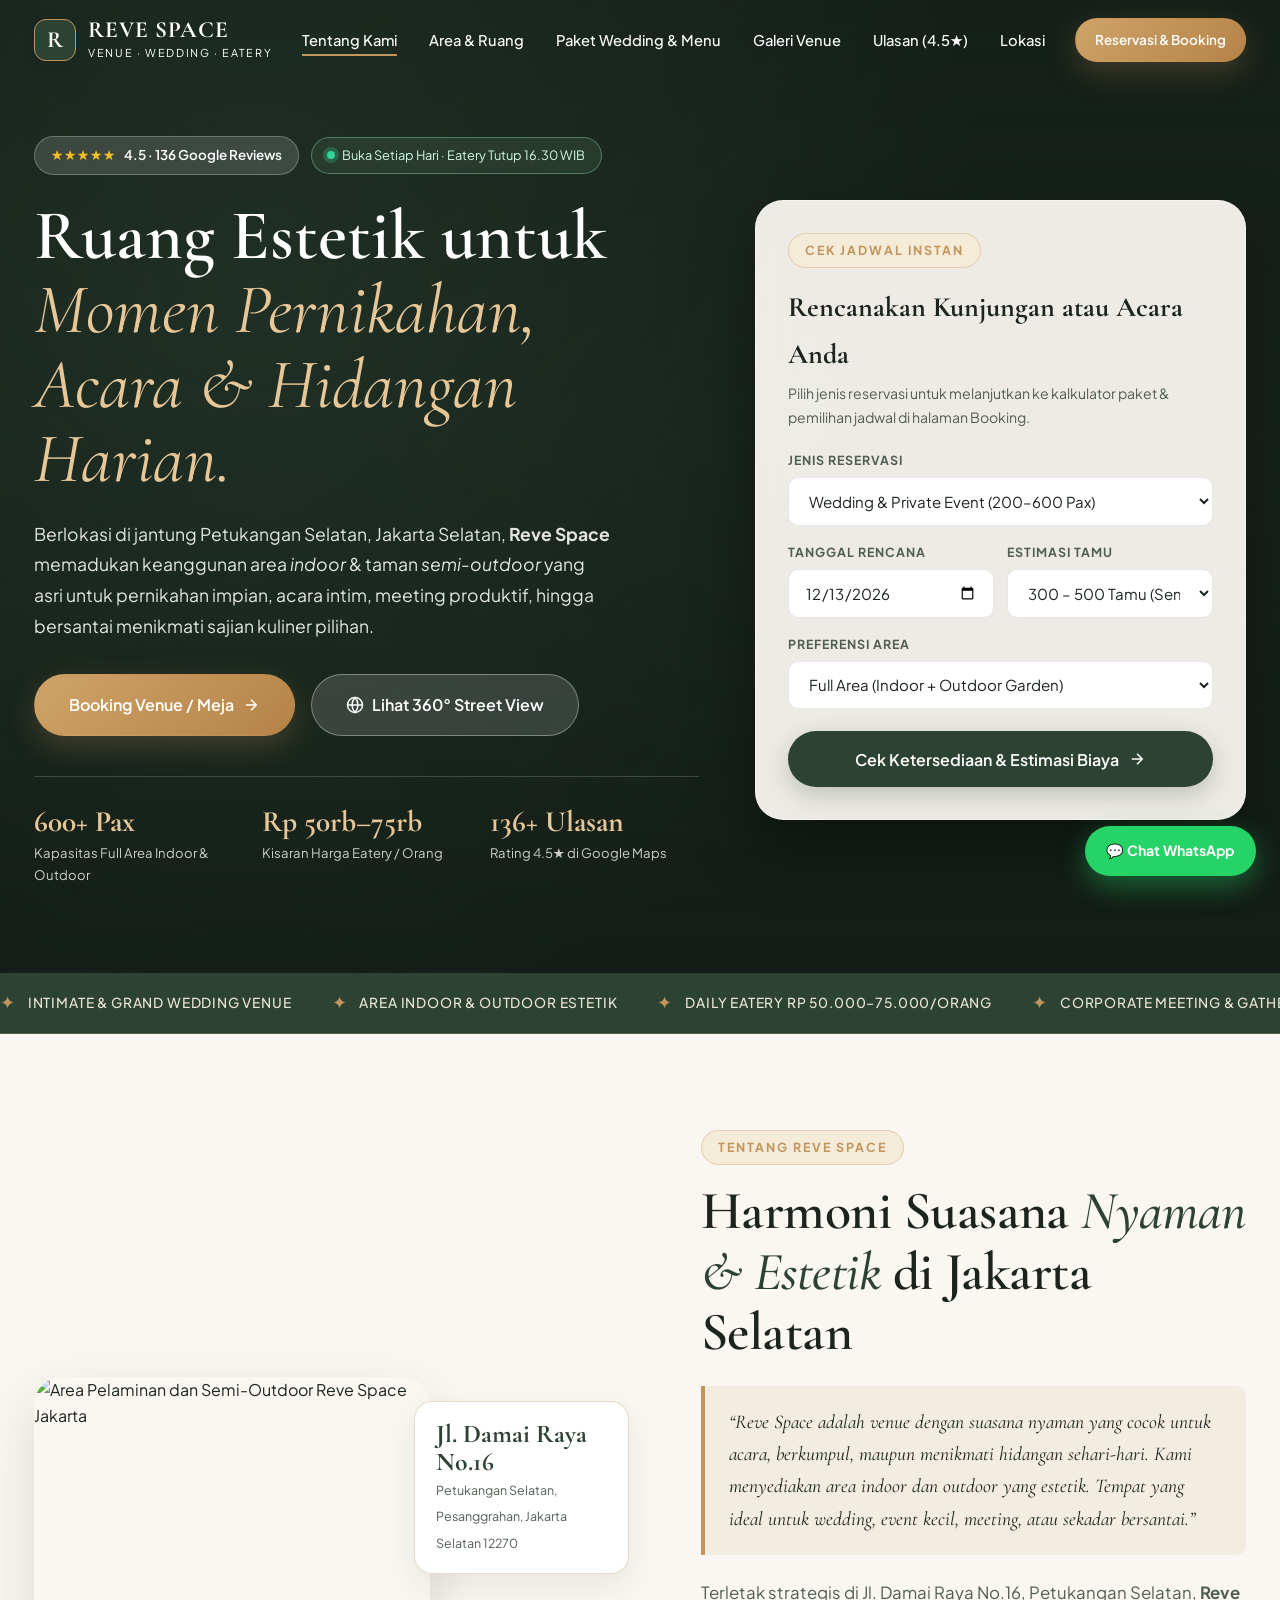
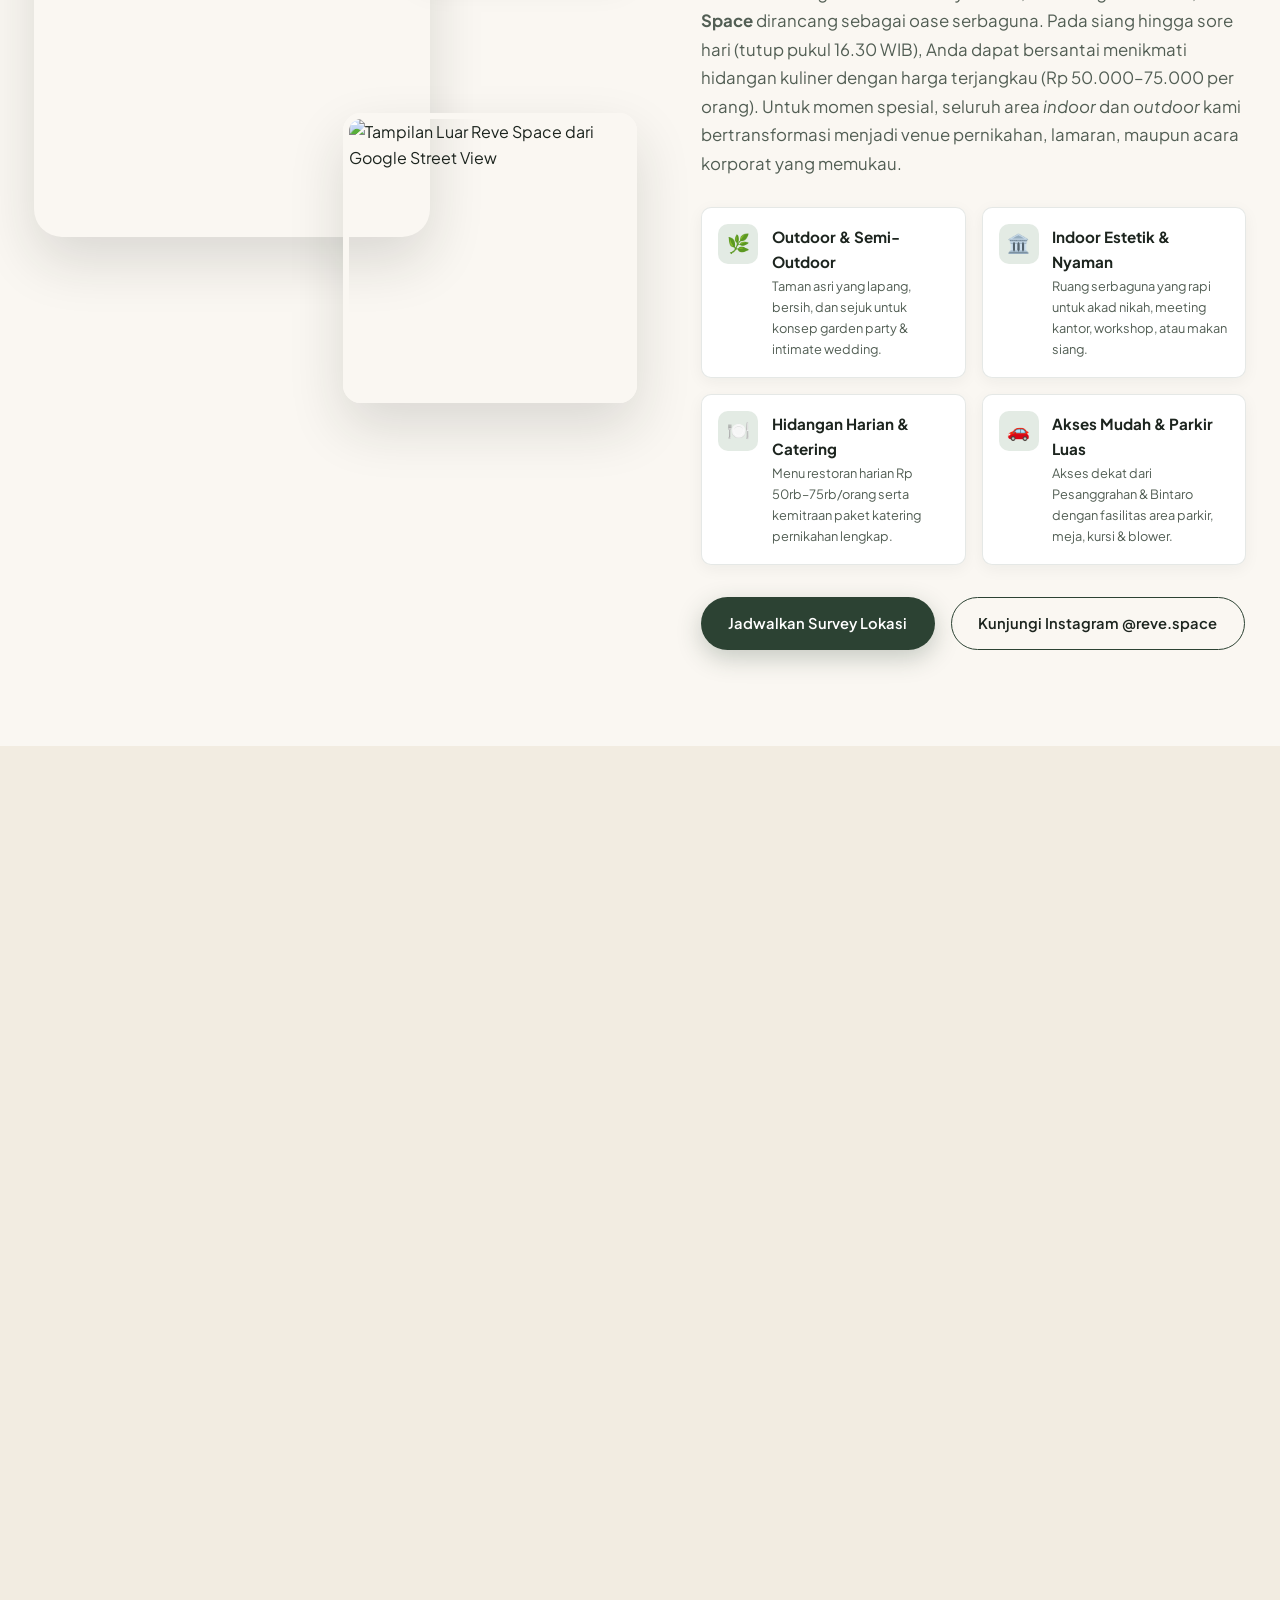
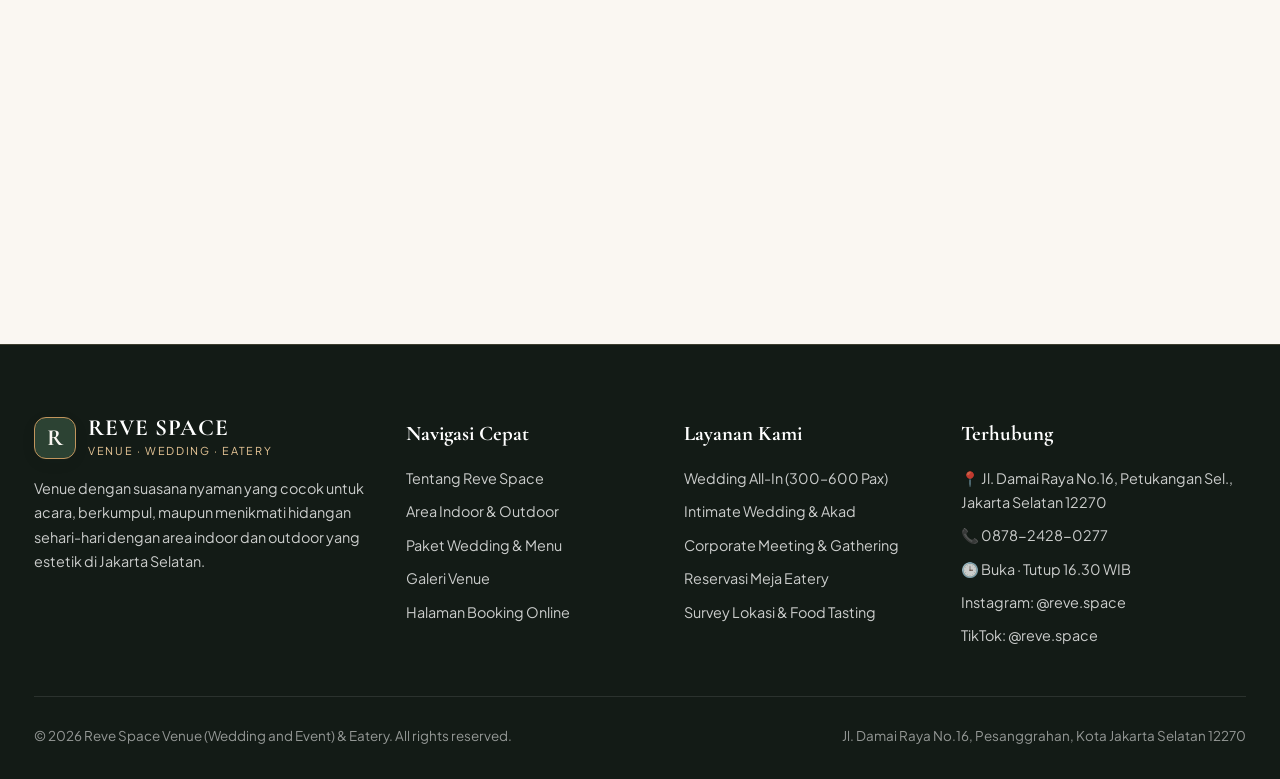
==== index.html @ b0d82846 "feat: add admin dashboard, booking system, and core assets for Reve Space venue" ====
<!DOCTYPE html>
<html lang="id">
<head>
  <meta charset="UTF-8" />
  <meta name="viewport" content="width=device-width, initial-scale=1.0" />
  <title>Reve Space — Venue (Wedding & Event) & Aesthetic Eatery | Jakarta Selatan</title>
  <meta name="description" content="Reve Space adalah venue dengan suasana nyaman di Petukangan Selatan, Jakarta Selatan yang cocok untuk wedding, event kecil, meeting, berkumpul, maupun menikmati hidangan sehari-hari dengan area indoor dan outdoor estetik." />

  <!-- Google Fonts: Cormorant Garamond (Editorial Serif) & Plus Jakarta Sans -->
  <link rel="preconnect" href="https://fonts.googleapis.com" />
  <link rel="preconnect" href="https://fonts.gstatic.com" crossorigin />
  <link href="https://fonts.googleapis.com/css2?family=Cormorant+Garamond:ital,wght@0,500;0,600;0,700;1,400;1,600&family=Plus+Jakarta+Sans:wght@400;500;600;700&display=swap" rel="stylesheet" />

  <link rel="stylesheet" href="styles.css" />
</head>
<body>
  <!-- Top Scroll Progress Indicator -->
  <div class="scroll-progress-bar" id="scrollProgressBar" aria-hidden="true"></div>

  <!-- Sticky Navigation Bar -->
  <header class="navbar hero-top" id="mainNavbar">
    <div class="container navbar-inner">
      <a href="index.html" class="brand-logo" aria-label="Reve Space Home">
        <div class="brand-mark">R</div>
        <div class="brand-text">
          <span class="brand-name">REVE SPACE</span>
          <span class="brand-tagline">Venue · Wedding · Eatery</span>
        </div>
      </a>

      <nav class="nav-links" id="navLinks" aria-label="Primary Navigation">
        <a href="#about" class="active">Tentang Kami</a>
        <a href="#spaces">Area &amp; Ruang</a>
        <a href="#packages">Paket Wedding &amp; Menu</a>
        <a href="#gallery">Galeri Venue</a>
        <a href="#reviews">Ulasan (4.5★)</a>
        <a href="#location">Lokasi</a>
      </nav>

      <div class="nav-actions">
        <a href="booking.html" class="btn btn-gold btn-sm">Reservasi &amp; Booking</a>
        <button class="mobile-menu-btn" id="mobileMenuBtn" aria-label="Toggle Menu" aria-expanded="false">
          <svg width="22" height="22" viewBox="0 0 24 24" fill="none" stroke="currentColor" stroke-width="2">
            <line x1="3" y1="6" x2="21" y2="6"></line>
            <line x1="3" y1="12" x2="21" y2="12"></line>
            <line x1="3" y1="18" x2="21" y2="18"></line>
          </svg>
        </button>
      </div>
    </div>
  </header>

  <!-- ========================================================================
       HERO SECTION WITH PARALLAX & QUICK AVAILABILITY CHECKER
       ======================================================================== -->
  <section class="hero" id="home">
    <div class="hero-bg-wrapper">
      <img
        src="https://jagarasa.com/wp-content/uploads/2025/05/IMG_8007.jpg_759x569.png"
        onerror="this.onerror=null;this.src='https://pernikahan.or.id/wp-content/uploads/2025/07/IMG_8007.jpg_759x569.png';"
        alt="Reve Space Venue Wedding and Event Petukangan Jakarta Selatan"
        class="hero-bg-image"
        id="heroParallaxImg"
        fetchpriority="high"
      />
      <div class="hero-overlay"></div>
    </div>

    <div class="container hero-content">
      <!-- Left Column: Editorial Headline & Facts -->
      <div class="hero-copy reveal reveal-up">
        <div class="hero-badges">
          <a href="#reviews" class="rating-pill" title="Lihat 136 Ulasan Google">
            <span class="rating-stars">★★★★★</span>
            <span>4.5 · 136 Google Reviews</span>
          </a>
          <div class="status-pill">
            <span class="status-dot"></span>
            <span>Buka Setiap Hari · Eatery Tutup 16.30 WIB</span>
          </div>
        </div>

        <h1 class="hero-title">
          Ruang Estetik untuk
          <span>Momen Pernikahan, Acara &amp; Hidangan Harian.</span>
        </h1>

        <p class="hero-description">
          Berlokasi di jantung Petukangan Selatan, Jakarta Selatan, <strong>Reve Space</strong> memadukan keanggunan area <em>indoor</em> &amp; taman <em>semi-outdoor</em> yang asri untuk pernikahan impian, acara intim, meeting produktif, hingga bersantai menikmati sajian kuliner pilihan.
        </p>

        <div class="hero-cta-group">
          <a href="booking.html" class="btn btn-gold btn-lg">
            <span>Booking Venue / Meja</span>
            <svg width="18" height="18" viewBox="0 0 24 24" fill="none" stroke="currentColor" stroke-width="2">
              <path d="M5 12h14M12 5l7 7-7 7"/>
            </svg>
          </a>
          <a
            href="https://www.google.com/local/place/fid/0x2e69f1e75f2acb7f:0xe35c058d0887f109/photosphere?iu=https://streetviewpixels-pa.googleapis.com/v1/thumbnail?panoid%3DEy58Z5xx2XEpQPvr-wukBA%26cb_client%3Dsearch.gws-prod.grass%26yaw%3D311.81558%26pitch%3D0%26thumbfov%3D100%26w%3D0%26h%3D0&ik=CAISFkV5NThaNXh4MlhFcFFQdnItd3VrQkE%3D&vp=DWXom0M"
            target="_blank"
            rel="noopener noreferrer"
            class="btn btn-glass btn-lg"
          >
            <svg width="18" height="18" viewBox="0 0 24 24" fill="none" stroke="currentColor" stroke-width="2">
              <circle cx="12" cy="12" r="10"></circle>
              <path d="M2 12h20M12 2a15.3 15.3 0 0 1 4 10 15.3 15.3 0 0 1-4 10 15.3 15.3 0 0 1-4-10 15.3 15.3 0 0 1 4-10z"></path>
            </svg>
            <span>Lihat 360° Street View</span>
          </a>
        </div>

        <div class="hero-quick-facts">
          <div class="fact-item">
            <strong><span class="counter" data-target="600">0</span>+ Pax</strong>
            <span>Kapasitas Full Area Indoor &amp; Outdoor</span>
          </div>
          <div class="fact-item">
            <strong>Rp 50rb–75rb</strong>
            <span>Kisaran Harga Eatery / Orang</span>
          </div>
          <div class="fact-item">
            <strong><span class="counter" data-target="136">0</span>+ Ulasan</strong>
            <span>Rating 4.5★ di Google Maps</span>
          </div>
        </div>
      </div>

      <!-- Right Column: Quick Booking Widget -->
      <aside class="hero-booking-card reveal reveal-right" style="--delay: 180ms;">
        <span class="eyebrow">Cek Jadwal Instan</span>
        <h3>Rencanakan Kunjungan atau Acara Anda</h3>
        <p>Pilih jenis reservasi untuk melanjutkan ke kalkulator paket &amp; pemilihan jadwal di halaman Booking.</p>

        <form action="booking.html" method="GET" class="quick-form-grid" id="heroQuickForm">
          <div class="form-group">
            <label for="quickType">Jenis Reservasi</label>
            <select name="type" id="quickType" class="form-control" required>
              <option value="wedding">Wedding &amp; Private Event (200–600 Pax)</option>
              <option value="eatery">Reservasi Meja Eatery &amp; Bersantai</option>
              <option value="survey">Jadwal Survey Venue &amp; Food Tasting Gratis</option>
            </select>
          </div>

          <div class="form-row-2">
            <div class="form-group">
              <label for="quickDate">Tanggal Rencana</label>
              <input type="date" name="date" id="quickDate" class="form-control" required />
            </div>
            <div class="form-group">
              <label for="quickGuests">Estimasi Tamu</label>
              <select name="guests" id="quickGuests" class="form-control">
                <option value="300">200 – 300 Tamu (Intimate)</option>
                <option value="500" selected>300 – 500 Tamu (Semi-Outdoor)</option>
                <option value="600">500 – 600+ Tamu (Full Area)</option>
                <option value="50">20 – 100 Orang (Gathering / Meeting)</option>
                <option value="4">2 – 15 Orang (Makan Harian / Eatery)</option>
              </select>
            </div>
          </div>

          <div class="form-group">
            <label for="quickArea">Preferensi Area</label>
            <select name="area" id="quickArea" class="form-control">
              <option value="full">Full Area (Indoor + Outdoor Garden)</option>
              <option value="outdoor">Outdoor &amp; Semi-Outdoor Garden</option>
              <option value="indoor">Indoor Aesthetic Hall (AC / Blower)</option>
            </select>
          </div>

          <button type="submit" class="btn btn-primary btn-lg" style="width: 100%; margin-top: 0.35rem;">
            <span>Cek Ketersediaan &amp; Estimasi Biaya</span>
            <svg width="18" height="18" viewBox="0 0 24 24" fill="none" stroke="currentColor" stroke-width="2">
              <path d="M5 12h14M12 5l7 7-7 7"/>
            </svg>
          </button>
        </form>
      </aside>
    </div>
  </section>

  <!-- Infinite Marquee Banner -->
  <div class="marquee-strip" aria-hidden="true">
    <div class="marquee-track">
      <span class="marquee-item"><span class="dot">✦</span> Intimate &amp; Grand Wedding Venue</span>
      <span class="marquee-item"><span class="dot">✦</span> Area Indoor &amp; Outdoor Estetik</span>
      <span class="marquee-item"><span class="dot">✦</span> Daily Eatery Rp 50.000–75.000/Orang</span>
      <span class="marquee-item"><span class="dot">✦</span> Corporate Meeting &amp; Gathering</span>
      <span class="marquee-item"><span class="dot">✦</span> Kapasitas Hingga 600 Tamu</span>
      <span class="marquee-item"><span class="dot">✦</span> Petukangan Selatan, Jakarta Selatan</span>
      <span class="marquee-item"><span class="dot">✦</span> Intimate &amp; Grand Wedding Venue</span>
      <span class="marquee-item"><span class="dot">✦</span> Area Indoor &amp; Outdoor Estetik</span>
      <span class="marquee-item"><span class="dot">✦</span> Daily Eatery Rp 50.000–75.000/Orang</span>
      <span class="marquee-item"><span class="dot">✦</span> Corporate Meeting &amp; Gathering</span>
      <span class="marquee-item"><span class="dot">✦</span> Kapasitas Hingga 600 Tamu</span>
      <span class="marquee-item"><span class="dot">✦</span> Petukangan Selatan, Jakarta Selatan</span>
    </div>
  </div>

  <!-- ========================================================================
       ABOUT / STORY SECTION
       ======================================================================== -->
  <section class="section" id="about">
    <div class="container about-grid">
      <!-- Left: Visual Mosaic with Real Venue Photos -->
      <div class="about-mosaic reveal reveal-left">
        <div class="mosaic-badge">
          <strong>Jl. Damai Raya No.16</strong>
          <span>Petukangan Selatan, Pesanggrahan, Jakarta Selatan 12270</span>
        </div>

        <div class="mosaic-main image-reveal-wrap">
          <img
            src="https://jagarasa.com/wp-content/uploads/2025/05/IMG_8058.jpg_759x569.png"
            onerror="this.onerror=null;this.src='https://pernikahan.or.id/wp-content/uploads/2025/07/IMG_8007.jpg_759x569.png';"
            alt="Area Pelaminan dan Semi-Outdoor Reve Space Jakarta"
            loading="lazy"
          />
        </div>

        <div class="mosaic-secondary image-reveal-wrap">
          <img
            src="https://streetviewpixels-pa.googleapis.com/v1/thumbnail?panoid=Ey58Z5xx2XEpQPvr-wukBA&cb_client=search.gws-prod.grass&yaw=311.81558&pitch=0&thumbfov=100&w=900&h=650"
            onerror="this.onerror=null;this.src='https://jagarasa.com/wp-content/uploads/2025/05/IMG_8007.jpg_759x569.png';"
            alt="Tampilan Luar Reve Space dari Google Street View"
            loading="lazy"
          />
        </div>
      </div>

      <!-- Right: Official Story & Highlights -->
      <div class="about-copy reveal reveal-right" style="--delay: 120ms;">
        <span class="eyebrow">Tentang Reve Space</span>
        <h2 class="section-title" style="text-align: left;">
          Harmoni Suasana <em>Nyaman &amp; Estetik</em> di Jakarta Selatan
        </h2>

        <blockquote class="quote-box">
          “Reve Space adalah venue dengan suasana nyaman yang cocok untuk acara, berkumpul, maupun menikmati hidangan sehari-hari. Kami menyediakan area indoor dan outdoor yang estetik. Tempat yang ideal untuk wedding, event kecil, meeting, atau sekadar bersantai.”
        </blockquote>

        <p class="section-subtitle" style="margin-bottom: 1.5rem;">
          Terletak strategis di Jl. Damai Raya No.16, Petukangan Selatan, <strong>Reve Space</strong> dirancang sebagai oase serbaguna. Pada siang hingga sore hari (tutup pukul 16.30 WIB), Anda dapat bersantai menikmati hidangan kuliner dengan harga terjangkau (Rp 50.000–75.000 per orang). Untuk momen spesial, seluruh area <em>indoor</em> dan <em>outdoor</em> kami bertransformasi menjadi venue pernikahan, lamaran, maupun acara korporat yang memukau.
        </p>

        <div class="feature-pills">
          <div class="feature-pill-card">
            <div class="feature-icon">🌿</div>
            <div>
              <h4>Outdoor &amp; Semi-Outdoor</h4>
              <p>Taman asri yang lapang, bersih, dan sejuk untuk konsep garden party &amp; intimate wedding.</p>
            </div>
          </div>

          <div class="feature-pill-card">
            <div class="feature-icon">🏛️</div>
            <div>
              <h4>Indoor Estetik &amp; Nyaman</h4>
              <p>Ruang serbaguna yang rapi untuk akad nikah, meeting kantor, workshop, atau makan siang.</p>
            </div>
          </div>

          <div class="feature-pill-card">
            <div class="feature-icon">🍽️</div>
            <div>
              <h4>Hidangan Harian &amp; Catering</h4>
              <p>Menu restoran harian Rp 50rb–75rb/orang serta kemitraan paket katering pernikahan lengkap.</p>
            </div>
          </div>

          <div class="feature-pill-card">
            <div class="feature-icon">🚗</div>
            <div>
              <h4>Akses Mudah &amp; Parkir Luas</h4>
              <p>Akses dekat dari Pesanggrahan &amp; Bintaro dengan fasilitas area parkir, meja, kursi &amp; blower.</p>
            </div>
          </div>
        </div>

        <div style="display: flex; flex-wrap: wrap; gap: 1rem;">
          <a href="booking.html?type=survey" class="btn btn-primary">Jadwalkan Survey Lokasi</a>
          <a href="https://www.instagram.com/reve.space/?hl=en" target="_blank" rel="noopener noreferrer" class="btn btn-outline">
            Kunjungi Instagram @reve.space
          </a>
        </div>
      </div>
    </div>
  </section>

  <!-- ========================================================================
       SPACES & EXPERIENCES SECTION
       ======================================================================== -->
  <section class="section spaces-section section-lazy" id="spaces">
    <div class="container">
      <div class="section-header reveal reveal-up">
        <span class="eyebrow">Eksplorasi Ruang</span>
        <h2 class="section-title">Satu Tempat, <em>Beragam Pengalaman</em></h2>
        <p class="section-subtitle">
          Mulai dari resepsi pernikahan hingga 600 tamu, acara lamaran hangat, rapat korporat, hingga tempat bersantai sore bersama keluarga dan sahabat.
        </p>
      </div>

      <div class="spaces-grid">
        <!-- Space 1: Wedding & Reception -->
        <article class="space-card reveal reveal-up" style="--delay: 0ms;">
          <div class="space-card-media">
            <img
              src="https://jagarasa.com/wp-content/uploads/2025/05/IMG_8007.jpg_759x569.png"
              onerror="this.onerror=null;this.src='https://pernikahan.or.id/wp-content/uploads/2025/07/IMG_8007.jpg_759x569.png';"
              alt="Semi-Outdoor & Outdoor Wedding Area di Reve Space"
              loading="lazy"
            />
            <span class="space-tag">Wedding &amp; Resepsi</span>
            <span class="space-capacity">300 – 600 Tamu</span>
          </div>
          <div class="space-card-body">
            <h3>Semi-Outdoor &amp; Garden Wedding</h3>
            <p>
              Kombinasi area bangunan semi-terbuka dan halaman taman yang luas. Sangat ideal untuk pelaminan 7–10 meter, pergola bunga, mini garden, dan deretan stall kuliner.
            </p>
            <div class="space-specs">
              <span class="spec-chip">Pelaminan 7–10m</span>
              <span class="spec-chip">Adat &amp; Nasional</span>
              <span class="spec-chip">Area Parkir</span>
              <span class="spec-chip">Blower &amp; Kursi</span>
            </div>
            <a href="booking.html?type=wedding&pkg=semi-outdoor" class="btn btn-outline" style="width: 100%;">
              Booking Paket Wedding
            </a>
          </div>
        </article>

        <!-- Space 2: Intimate Event, Engagement & Meeting -->
        <article class="space-card reveal reveal-up" style="--delay: 120ms;">
          <div class="space-card-media">
            <img
              src="https://jagarasa.com/wp-content/uploads/2025/08/496.jpg"
              onerror="this.onerror=null;this.src='https://jagarasa.com/wp-content/uploads/2025/05/IMG_8058.jpg_759x569.png';"
              alt="Indoor & Intimate Event Space di Reve Space"
              loading="lazy"
            />
            <span class="space-tag">Event Kecil &amp; Meeting</span>
            <span class="space-capacity">30 – 200 Tamu</span>
          </div>
          <div class="space-card-body">
            <h3>Indoor Hall &amp; Intimate Gathering</h3>
            <p>
              Ruang nyaman untuk lamaran (engagement), pengajian, ulang tahun, arisan, workshop kreatif, maupun meeting korporat dengan tata letak meja yang fleksibel.
            </p>
            <div class="space-specs">
              <span class="spec-chip">Lamaran &amp; Akad</span>
              <span class="spec-chip">Corporate Meeting</span>
              <span class="spec-chip">Sound System</span>
              <span class="spec-chip">Custom Layout</span>
            </div>
            <a href="booking.html?type=wedding&pkg=intimate" class="btn btn-outline" style="width: 100%;">
              Reservasi Event Kecil
            </a>
          </div>
        </article>

        <!-- Space 3: Eatery & Daily Dining -->
        <article class="space-card reveal reveal-up" style="--delay: 240ms;">
          <div class="space-card-media">
            <img
              src="https://streetviewpixels-pa.googleapis.com/v1/thumbnail?panoid=Ey58Z5xx2XEpQPvr-wukBA&cb_client=search.gws-prod.grass&yaw=295&pitch=2&thumbfov=70&w=1000&h=700"
              onerror="this.onerror=null;this.src='https://jagarasa.com/wp-content/uploads/2025/05/IMG_8058.jpg_759x569.png';"
              alt="Area Depan & Outdoor Seating Reve Space Jl. Damai Raya No.16"
              loading="lazy"
            />
            <span class="space-tag">Restaurant &amp; Eatery</span>
            <span class="space-capacity">Rp 50rb – 75rb / Orang</span>
          </div>
          <div class="space-card-body">
            <h3>Eatery &amp; Outdoor Seating</h3>
            <p>
              Nikmati santap siang, kopi, dan hidangan favorit setiap hari hingga pukul 16.30 WIB. Tersedia pilihan duduk di dalam ruangan yang tenang maupun area <em>outdoor seating</em> yang sejuk.
            </p>
            <div class="space-specs">
              <span class="spec-chip">Has Outdoor Seating</span>
              <span class="spec-chip">Buka s/d 16.30 WIB</span>
              <span class="spec-chip">Work Friendly</span>
              <span class="spec-chip">Menu Harian</span>
            </div>
            <a href="booking.html?type=eatery" class="btn btn-outline" style="width: 100%;">
              Reservasi Meja Makan
            </a>
          </div>
        </article>
      </div>
    </div>
  </section>

  <!-- ========================================================================
       WEDDING PACKAGES & EATERY PRICING SECTION
       ======================================================================== -->
  <section class="section section-lazy" id="packages">
    <div class="container">
      <div class="section-header reveal reveal-up">
        <span class="eyebrow">Paket &amp; Penawaran</span>
        <h2 class="section-title">Pilihan Paket <em>Wedding, Event &amp; Kuliner</em></h2>
        <p class="section-subtitle">
          Reve Space bekerja sama dengan vendor pernikahan &amp; katering terpercaya (termasuk Jagarasa &amp; Wedding Planner rekanan) untuk menghadirkan paket <em>All-In</em> bebas repot, maupun reservasi harian.
        </p>
      </div>

      <div class="packages-grid">
        <!-- Tier 1: Intimate Wedding / Event -->
        <div class="package-card reveal reveal-up" style="--delay: 0ms;">
          <span class="package-tier">Intimate Celebration · 200 Pax</span>
          <h3 class="package-name">Paket Intimate Harmony</h3>
          <div class="package-price">Rp 57,5 Jt</div>
          <p class="package-unit">Estimasi Paket All-In mulai 200 Tamu</p>

          <ul class="package-features">
            <li><span class="check">✓</span> <span>Sewa Venue Reve Space (Area Semi-Outdoor &amp; Pendukung)</span></li>
            <li><span class="check">✓</span> <span>Buffet Katering Utama 200 Pax + Minuman &amp; Dessert</span></li>
            <li><span class="check">✓</span> <span>Dekorasi Pelaminan 6–7m, Mini Garden &amp; Welcome Sign</span></li>
            <li><span class="check">✓</span> <span>MUA &amp; Busana Pengantin (Akad &amp; Resepsi) + Orang Tua</span></li>
            <li><span class="check">✓</span> <span>Dokumentasi Foto &amp; Video Teaser + Tim WO Hari-H</span></li>
            <li><span class="check">✓</span> <span>Fasilitas Kursi, Meja, Blower &amp; Area Parkir</span></li>
          </ul>

          <a href="booking.html?type=wedding&pkg=intimate&guests=200" class="btn btn-outline" style="width: 100%;">
            Pilih Paket Intimate
          </a>
        </div>

        <!-- Tier 2: Featured Grand All-In 500-600 Pax -->
        <div class="package-card featured reveal reveal-up" style="--delay: 120ms;">
          <span class="popular-ribbon">Paling Populer</span>
          <span class="package-tier">Full Area Signature · 500–600 Pax</span>
          <h3 class="package-name">Paket Royal Garden All-In</h3>
          <div class="package-price">Rp 79 Jt</div>
          <p class="package-unit">Estimasi Paket All-In Lengkap 500–600 Tamu</p>

          <ul class="package-features">
            <li><span class="check">✓</span> <span>Akses Eksklusif <strong>Full Area Indoor &amp; Outdoor</strong> (Hingga 600 Tamu)</span></li>
            <li><span class="check">✓</span> <span>Buffet Utama Lengkap (Ayam, Daging, Ikan, Sup, Sayur, Buah, Puding)</span></li>
            <li><span class="check">✓</span> <span>Aneka Gubukan / Stall Favorit (Bakso, Soto, Siomay, Kebab, Crepes)</span></li>
            <li><span class="check">✓</span> <span>Pelaminan 8–10m, Pergola Gate, Karpet Jalan &amp; Area Photobooth</span></li>
            <li><span class="check">✓</span> <span>Rias &amp; Busana Adat (Sunda, Jawa, Betawi) atau Nasional Modern</span></li>
            <li><span class="check">✓</span> <span>MC Profesional, Live Acoustic/Saxophone &amp; Tim WO In-Charge</span></li>
          </ul>

          <a href="booking.html?type=wedding&pkg=royal&guests=500" class="btn btn-gold" style="width: 100%;">
            Pilih Paket Royal All-In
          </a>
        </div>

        <!-- Tier 3: Daily Eatery & Gathering -->
        <div class="package-card reveal reveal-up" style="--delay: 240ms;">
          <span class="package-tier">Daily Eatery &amp; Private Gathering</span>
          <h3 class="package-name">Santap Harian &amp; Meeting</h3>
          <div class="package-price">Rp 50rb–75rb</div>
          <p class="package-unit">Harga Rata-Rata per Orang (Dilaporkan Pengunjung Google)</p>

          <ul class="package-features">
            <li><span class="check">✓</span> <span>Pilihan Area <strong>Indoor Estetik</strong> atau <strong>Outdoor Seating</strong></span></li>
            <li><span class="check">✓</span> <span>Cocok untuk Makan Siang, Kopi Sore, Arisan &amp; Komunitas</span></li>
            <li><span class="check">✓</span> <span>Tersedia Paket Prasmanan / Ala Carte untuk Rombongan Kecil</span></li>
            <li><span class="check">✓</span> <span>Suasana Tenang, Bersih, dan Lapang untuk Bekerja / Meeting</span></li>
            <li><span class="check">✓</span> <span>Buka Setiap Hari hingga Pukul 16.30 WIB</span></li>
            <li><span class="check">✓</span> <span>Gratis Konsultasi &amp; Survey Venue sambil Bersantap</span></li>
          </ul>

          <a href="booking.html?type=eatery" class="btn btn-outline" style="width: 100%;">
            Reservasi Meja / Gathering
          </a>
        </div>
      </div>
    </div>
  </section>

  <!-- ========================================================================
       DAILY EATERY MENU & CATERING HIGHLIGHTS (Rp 50.000 - Rp 75.000)
       ======================================================================== -->
  <section class="section spaces-section section-lazy" id="eatery-menu">
    <div class="container">
      <div class="section-header reveal reveal-up">
        <span class="eyebrow">Eatery &amp; Culinary</span>
        <h2 class="section-title">Sajian Harian &amp; <em>Menu Favorit</em></h2>
        <p class="section-subtitle">
          Buka setiap hari hingga pukul 16.30 WIB dengan kisaran harga terjangkau <strong>Rp 50.000–75.000 per orang</strong> (berdasarkan laporan 11+ pengunjung Google), lengkap dengan area duduk <em>indoor</em> dan <em>outdoor seating</em>.
        </p>
      </div>

      <div class="menu-grid">
        <article class="menu-card reveal reveal-up" style="--delay: 0ms;">
          <div class="menu-card-top">
            <h4>Nasi Campur &amp; Nusantara Signature</h4>
            <span class="menu-price-tag">Rp 52.000</span>
          </div>
          <p style="font-size: 0.88rem; color: var(--text-secondary);">
            Hidangan nasi hangat dengan pilihan ayam bakar/rempah, olahan daging empal, tumis sayuran segar, dan sambal khas Reve Space.
          </p>
        </article>

        <article class="menu-card reveal reveal-up" style="--delay: 80ms;">
          <div class="menu-card-top">
            <h4>beef &amp; Chicken Rice Bowl</h4>
            <span class="menu-price-tag">Rp 55.000</span>
          </div>
          <p style="font-size: 0.88rem; color: var(--text-secondary);">
            Pilihan makan siang praktis nan mengenyangkan dengan irisan daging sapi saus lada hitam atau teriyaki dan telur omega.
          </p>
        </article>

        <article class="menu-card reveal reveal-up" style="--delay: 160ms;">
          <div class="menu-card-top">
            <h4>Pasta &amp; Western Comfort</h4>
            <span class="menu-price-tag">Rp 58.000</span>
          </div>
          <p style="font-size: 0.88rem; color: var(--text-secondary);">
            Spaghetti Aglio Olio / Creamy Carbonara dengan smoked beef dan garlic bread renyah untuk menemani waktu kerja atau berkumpul.
          </p>
        </article>

        <article class="menu-card reveal reveal-up" style="--delay: 0ms;">
          <div class="menu-card-top">
            <h4>Sharing Platter &amp; Kudapan Sore</h4>
            <span class="menu-price-tag">Rp 50.000</span>
          </div>
          <p style="font-size: 0.88rem; color: var(--text-secondary);">
            Kombinasi camilan hangat (kentang goreng, tahu lada garam, pisang goreng karamel) cocok untuk dinikmati di area taman outdoor.
          </p>
        </article>

        <article class="menu-card reveal reveal-up" style="--delay: 80ms;">
          <div class="menu-card-top">
            <h4>Es Kopi Susu &amp; Botanical Mocktail</h4>
            <span class="menu-price-tag">Rp 28.000–35.000</span>
          </div>
          <p style="font-size: 0.88rem; color: var(--text-secondary);">
            Kopi susu gula aren racikan barista, artisan tea, dan minuman buah segar yang menyegarkan suasana siang di Jakarta Selatan.
          </p>
        </article>

        <article class="menu-card reveal reveal-up" style="--delay: 160ms;">
          <div class="menu-card-top">
            <h4>Paket Prasmanan &amp; Stall Wedding</h4>
            <span class="menu-price-tag">Mulai 200 Pax</span>
          </div>
          <p style="font-size: 0.88rem; color: var(--text-secondary);">
            Menu buffet pernikahan lengkap (ayam, daging, ikan, sup, puding) ditambah stall bakso, soto ayam, siomay, kebab, dan crepes.
          </p>
        </article>
      </div>
    </div>
  </section>

  <!-- ========================================================================
       FAQ SECTION (EXCLUSIVE ACCORDION)
       ======================================================================== -->
  <section class="section section-lazy" id="faq">
    <div class="container">
      <div class="section-header reveal reveal-up">
        <span class="eyebrow">Pertanyaan Umum (FAQ)</span>
        <h2 class="section-title">Informasi Seputar <em>Reve Space</em></h2>
        <p class="section-subtitle">
          Jawaban cepat untuk pertanyaan yang sering diajukan mengenai sewa venue pernikahan, acara, maupun kunjungan restoran harian.
        </p>
      </div>

      <div class="faq-list reveal reveal-up">
        <details class="faq-item" name="reve-faq" open>
          <summary>
            <span>Berapa kapasitas maksimal tamu untuk acara pernikahan di Reve Space?</span>
            <span>＋</span>
          </summary>
          <p>
            Reve Space dapat menampung sekitar <strong>200–300 tamu</strong> untuk konsep <em>intimate semi-outdoor</em> dan hingga <strong>600 tamu undangan</strong> untuk penggunaan <em>Full Area (Indoor + Outdoor)</em> secara bergantian.
          </p>
        </details>

        <details class="faq-item" name="reve-faq">
          <summary>
            <span>Apakah bisa berkunjung untuk makan siang biasa tanpa reservasi event?</span>
            <span>＋</span>
          </summary>
          <p>
            Tentu saja! Reve Space beroperasi setiap hari sebagai restoran/eatery (tutup pukul <strong>16.30 WIB</strong>) dengan harga hidangan rata-rata <strong>Rp 50.000–75.000 per orang</strong>. Tersedia pilihan duduk di dalam ruangan maupun area <em>outdoor seating</em>.
          </p>
        </details>

        <details class="faq-item" name="reve-faq">
          <summary>
            <span>Apa saja yang sudah termasuk dalam Paket Pernikahan All-In di Reve Space?</span>
            <span>＋</span>
          </summary>
          <p>
            Paket All-In (mulai Rp 57,5 Jt untuk 200 Pax hingga Rp 79 Jt+ untuk 500 Pax) mencakup sewa area venue &amp; fasilitas pendukung (kursi, meja, blower, parkir), buffet katering &amp; gubukan/stall, dekorasi pelaminan 7–10m &amp; mini garden, rias &amp; busana pengantin/orang tua (Nasional maupun Adat Sunda, Jawa, Betawi), dokumentasi foto/video, MC, hiburan musik, serta tim Wedding Organizer (WO).
          </p>
        </details>

        <details class="faq-item" name="reve-faq">
          <summary>
            <span>Bagaimana cara menjadwalkan survey lokasi dan food tasting?</span>
            <span>＋</span>
          </summary>
          <p>
            Anda dapat memilih tab <strong>"Survey &amp; Food Tasting"</strong> pada <a href="booking.html?type=survey" style="text-decoration: underline; color: var(--accent-forest); font-weight: 600;">Halaman Booking</a> kami atau menghubungi WhatsApp resmi di <strong>0878-2428-0277</strong> untuk membuat janji temu gratis di Jl. Damai Raya No.16, Petukangan Selatan.
          </p>
        </details>
      </div>
    </div>
  </section>

  <!-- ========================================================================
       INTERACTIVE GALLERY SECTION (WITH REAL VENUE PHOTOS & 360 STREET VIEW)
       ======================================================================== -->
  <section class="section spaces-section section-lazy" id="gallery">
    <div class="container">
      <div class="section-header reveal reveal-up">
        <span class="eyebrow">Galeri Visual</span>
        <h2 class="section-title">Potret Sudut <em>Reve Space</em></h2>
        <p class="section-subtitle">
          Telusuri dokumentasi asli area pernikahan, dekorasi pelaminan, tampilan depan Street View, hingga suasana tempat makan di Reve Space Petukangan.
        </p>
      </div>

      <!-- Filter Buttons -->
      <div class="gallery-filters reveal reveal-up" role="tablist" aria-label="Filter Galeri">
        <button class="filter-btn active" data-filter="all">Semua Foto</button>
        <button class="filter-btn" data-filter="wedding">Wedding &amp; Pelaminan</button>
        <button class="filter-btn" data-filter="outdoor">Outdoor &amp; Street View</button>
        <button class="filter-btn" data-filter="eatery">Eatery &amp; Ambience</button>
      </div>

      <!-- Bento Grid Gallery -->
      <div class="gallery-bento" id="galleryGrid">
        <!-- Item 1: Real Jagarasa Reve Space Photo 1 -->
        <figure
          class="gallery-item span-8 row-2 reveal reveal-scale"
          data-category="wedding"
          data-full="https://jagarasa.com/wp-content/uploads/2025/05/IMG_8007.jpg_759x569.png"
          data-caption="Suasana Resepsi & Area Semi-Outdoor Reve Space Petukangan, Jakarta Selatan"
        >
          <img
            src="https://jagarasa.com/wp-content/uploads/2025/05/IMG_8007.jpg_759x569.png"
            onerror="this.onerror=null;this.src='https://pernikahan.or.id/wp-content/uploads/2025/07/IMG_8007.jpg_759x569.png';"
            alt="Area Resepsi Pernikahan Reve Space Jakarta Selatan"
            loading="lazy"
          />
          <span class="gallery-source-badge">Foto Asli Venue · Reve Space</span>
          <figcaption class="gallery-overlay">
            <h4>Hall Semi-Outdoor &amp; Area Resepsi</h4>
            <p>Kapasitas leluasa hingga 300–600 tamu undangan dengan sirkulasi udara alami</p>
          </figcaption>
        </figure>

        <!-- Item 2: Real Jagarasa Reve Space Photo 2 -->
        <figure
          class="gallery-item span-4 reveal reveal-scale"
          style="--delay: 100ms;"
          data-category="wedding"
          data-full="https://jagarasa.com/wp-content/uploads/2025/05/IMG_8058.jpg_759x569.png"
          data-caption="Dekorasi Pelaminan & Tata Ruang Acara di Reve Space"
        >
          <img
            src="https://jagarasa.com/wp-content/uploads/2025/05/IMG_8058.jpg_759x569.png"
            onerror="this.onerror=null;this.src='https://pernikahan.or.id/wp-content/uploads/2025/07/IMG_8007.jpg_759x569.png';"
            alt="Dekorasi Pelaminan di Reve Space"
            loading="lazy"
          />
          <span class="gallery-source-badge">Foto Asli Venue · Reve Space</span>
          <figcaption class="gallery-overlay">
            <h4>Tata Letak &amp; Dekorasi Pelaminan</h4>
            <p>Mendukung konsep pernikahan nasional modern maupun adat</p>
          </figcaption>
        </figure>

        <!-- Item 3: Real Google Street View Exterior (Panoid Ey58Z5xx2XEpQPvr-wukBA) -->
        <figure
          class="gallery-item span-4 reveal reveal-scale"
          style="--delay: 180ms;"
          data-category="outdoor"
          data-full="https://streetviewpixels-pa.googleapis.com/v1/thumbnail?panoid=Ey58Z5xx2XEpQPvr-wukBA&cb_client=search.gws-prod.grass&yaw=311.81558&pitch=0&thumbfov=100&w=1200&h=800"
          data-caption="Tampilan Luar Reve Space (Jl. Damai Raya No.16, Petukangan Selatan) via Google Street View"
        >
          <img
            src="https://streetviewpixels-pa.googleapis.com/v1/thumbnail?panoid=Ey58Z5xx2XEpQPvr-wukBA&cb_client=search.gws-prod.grass&yaw=311.81558&pitch=0&thumbfov=100&w=1000&h=700"
            onerror="this.onerror=null;this.src='https://jagarasa.com/wp-content/uploads/2025/05/IMG_8007.jpg_759x569.png';"
            alt="Tampilan Luar Reve Space Jl. Damai Raya No.16"
            loading="lazy"
          />
          <span class="gallery-source-badge">Google Street View 360°</span>
          <figcaption class="gallery-overlay">
            <h4>Akses Depan Jl. Damai Raya No.16</h4>
            <p>Lokasi strategis di Petukangan Selatan, Pesanggrahan</p>
          </figcaption>
        </figure>

        <!-- Item 4: Real Jagarasa Reve Space Photo 3 -->
        <figure
          class="gallery-item span-4 reveal reveal-scale"
          data-category="outdoor"
          data-full="https://jagarasa.com/wp-content/uploads/2025/08/496.jpg"
          data-caption="Area Terbuka & Fasilitas Pendukung Reve Space"
        >
          <img
            src="https://jagarasa.com/wp-content/uploads/2025/08/496.jpg"
            onerror="this.onerror=null;this.src='https://jagarasa.com/wp-content/uploads/2025/05/IMG_8058.jpg_759x569.png';"
            alt="Area Outdoor Reve Space"
            loading="lazy"
          />
          <span class="gallery-source-badge">Dokumentasi Venue</span>
          <figcaption class="gallery-overlay">
            <h4>Suasana Lapang &amp; Bersih</h4>
            <p>Area fleksibel untuk meja tamu, gubukan katering &amp; panggung akustik</p>
          </figcaption>
        </figure>

        <!-- Item 5: Street View Alternate Angle (Panoid Ey58Z5xx2XEpQPvr-wukBA yaw=135) -->
        <figure
          class="gallery-item span-4 reveal reveal-scale"
          style="--delay: 100ms;"
          data-category="outdoor"
          data-full="https://streetviewpixels-pa.googleapis.com/v1/thumbnail?panoid=Ey58Z5xx2XEpQPvr-wukBA&cb_client=search.gws-prod.grass&yaw=135&pitch=0&thumbfov=100&w=1200&h=800"
          data-caption="Lingkungan Asri Sekitar Reve Space Petukangan Selatan"
        >
          <img
            src="https://streetviewpixels-pa.googleapis.com/v1/thumbnail?panoid=Ey58Z5xx2XEpQPvr-wukBA&cb_client=search.gws-prod.grass&yaw=135&pitch=0&thumbfov=100&w=1000&h=700"
            onerror="this.onerror=null;this.src='https://jagarasa.com/wp-content/uploads/2025/05/IMG_8007.jpg_759x569.png';"
            alt="Lingkungan Jalan Damai Raya Reve Space"
            loading="lazy"
          />
          <span class="gallery-source-badge">Panorama Lingkungan</span>
          <figcaption class="gallery-overlay">
            <h4>Lingkungan Tenang &amp; Rindang</h4>
            <p>Suasana nyaman jauh dari kebisingan untuk acara sakral maupun bersantai</p>
          </figcaption>
        </figure>

        <!-- Item 6: Real Venue Angle for Eatery & Outdoor Seating -->
        <figure
          class="gallery-item span-4 reveal reveal-scale"
          style="--delay: 200ms;"
          data-category="eatery"
          data-full="https://streetviewpixels-pa.googleapis.com/v1/thumbnail?panoid=Ey58Z5xx2XEpQPvr-wukBA&cb_client=search.gws-prod.grass&yaw=295&pitch=3&thumbfov=60&w=1200&h=800"
          data-caption="Area Teras & Outdoor Seating Reve Space (Eatery & Catering Rp 50.000–75.000 per orang)"
        >
          <img
            src="https://streetviewpixels-pa.googleapis.com/v1/thumbnail?panoid=Ey58Z5xx2XEpQPvr-wukBA&cb_client=search.gws-prod.grass&yaw=295&pitch=3&thumbfov=60&w=1000&h=700"
            onerror="this.onerror=null;this.src='https://pernikahan.or.id/wp-content/uploads/2025/07/IMG_8007.jpg_759x569.png';"
            alt="Area Teras & Eatery Reve Space Jl. Damai Raya No.16"
            loading="lazy"
          />
          <span class="gallery-source-badge">Foto Asli Venue · Eatery &amp; Catering</span>
          <figcaption class="gallery-overlay">
            <h4>Area Teras &amp; Eatery Venue</h4>
            <p>Area duduk indoor &amp; outdoor asli di Reve Space (Rp 50.000–75.000/orang)</p>
          </figcaption>
        </figure>
      </div>
    </div>
  </section>

  <!-- ========================================================================
       GOOGLE REVIEWS & TESTIMONIALS SECTION
       ======================================================================== -->
  <section class="section reviews-section section-lazy" id="reviews">
    <div class="container">
      <div class="section-header reveal reveal-up">
        <span class="eyebrow eyebrow-dark">Ulasan Pengunjung</span>
        <h2 class="section-title">Dipercaya oleh <em>136+ Pengunjung &amp; Pasangan</em></h2>
        <p class="section-subtitle">
          Kenyamanan ruang, kebersihan area, dan kehangatan suasana menjadi alasan utama para tamu memilih Reve Space.
        </p>
      </div>

      <!-- Google Rating Summary Banner -->
      <div class="google-summary-bar reveal reveal-up">
        <div class="google-score-big">
          <span class="score-number">4,5</span>
          <div>
            <div class="rating-stars" style="font-size: 1.25rem;">★★★★★</div>
            <p style="font-size: 0.9rem; color: rgba(255,255,255,0.8);">
              Berdasarkan <strong>136 ulasan Google</strong> · Harga rata-rata Rp 50.000–75.000/orang
            </p>
          </div>
        </div>

        <div style="display: flex; flex-wrap: wrap; gap: 0.85rem;">
          <a
            href="https://www.google.com/search?q=reve+space+venue+and+eatery"
            target="_blank"
            rel="noopener noreferrer"
            class="btn btn-glass btn-sm"
          >
            Lihat Semua Ulasan di Google
          </a>
          <a
            href="https://www.instagram.com/reve.space/"
            target="_blank"
            rel="noopener noreferrer"
            class="btn btn-gold btn-sm"
          >
            Lihat Portofolio Acara di IG
          </a>
        </div>
      </div>

      <!-- Highlighted Reviews Grid -->
      <div class="reviews-grid">
        <!-- Real Google Review 1 from Prompt -->
        <article class="review-card reveal reveal-up" style="--delay: 0ms;">
          <div class="rating-stars">★★★★★</div>
          <p class="review-quote">
            “The place is very spacious and clean, i really like the ambiance”
          </p>
          <div class="review-meta">
            <span><strong>Pengunjung Terverifikasi</strong> · Google Review</span>
            <span>Spacious &amp; Clean</span>
          </div>
        </article>

        <!-- Real Google Review 2 from Prompt -->
        <article class="review-card reveal reveal-up" style="--delay: 120ms;">
          <div class="rating-stars">★★★★★</div>
          <p class="review-quote">
            “Nice vibes, nice ambiance, very lovely!!”
          </p>
          <div class="review-meta">
            <span><strong>Pengunjung Terverifikasi</strong> · Google Review</span>
            <span>Outdoor &amp; Indoor Vibes</span>
          </div>
        </article>

        <!-- Contextual Event / Eatery Review -->
        <article class="review-card reveal reveal-up" style="--delay: 240ms;">
          <div class="rating-stars">★★★★★</div>
          <p class="review-quote">
            “Tempat yang ideal untuk intimate wedding maupun kumpul keluarga di Jakarta Selatan. Area semi-outdoor-nya estetik dan makanannya terjangkau.”
          </p>
          <div class="review-meta">
            <span><strong>Tamu Acara &amp; Eatery</strong> · Petukangan Selatan</span>
            <span>Rp 50rb–75rb / orang</span>
          </div>
        </article>
      </div>
    </div>
  </section>

  <!-- ========================================================================
       LOCATION, HOURS & DIRECT CONTACT SECTION
       ======================================================================== -->
  <section class="section section-lazy" id="location">
    <div class="container">
      <div class="section-header reveal reveal-up">
        <span class="eyebrow">Kunjungi Kami</span>
        <h2 class="section-title">Lokasi &amp; <em>Informasi Kontak</em></h2>
        <p class="section-subtitle">
          Silakan mampir untuk menikmati hidangan siang, melihat langsung area indoor &amp; outdoor kami, atau mendiskusikan rencana hari bahagia Anda.
        </p>
      </div>

      <div class="location-grid">
        <!-- Left: Detailed Contact Card -->
        <div class="location-info-card reveal reveal-left">
          <h3 style="font-family: var(--font-serif); font-size: 2rem; margin-bottom: 0.4rem;">
            Reve Space Venue &amp; Eatery
          </h3>
          <p style="color: var(--text-secondary); font-size: 0.92rem;">
            Wedding Venue · Event Space · Daily Restaurant
          </p>

          <div class="info-list">
            <div class="info-row">
              <div class="info-icon">📍</div>
              <div>
                <h4>Alamat Lengkap</h4>
                <p>
                  Jl. Damai Raya No.16, RT.2/RW.2, Petukangan Sel., Kec. Pesanggrahan, Kota Jakarta Selatan, Daerah Khusus Ibukota Jakarta 12270
                </p>
              </div>
            </div>

            <div class="info-row">
              <div class="info-icon">🕒</div>
              <div>
                <h4>Jam Operasional</h4>
                <p>
                  <strong>Eatery &amp; Kunjungan Harian:</strong> Buka · Tutup pukul 16.30 WIB<br />
                  <strong>Private Event &amp; Wedding:</strong> Sesi Pagi/Siang &amp; Malam (Sesuai Reservasi)
                </p>
              </div>
            </div>

            <div class="info-row">
              <div class="info-icon">📞</div>
              <div>
                <h4>Telepon &amp; WhatsApp Resmi</h4>
                <p>
                  <a href="tel:+6287824280277" style="font-weight: 700; color: var(--accent-forest);">0878-2428-0277</a>
                  <span>(Klik untuk telepon atau WhatsApp langsung)</span>
                </p>
              </div>
            </div>

            <div class="info-row">
              <div class="info-icon">✨</div>
              <div>
                <h4>Fasilitas &amp; Sosial Media</h4>
                <p>
                  Has outdoor seating · Area Indoor Estetik · Area Parkir ·
                  <a href="https://www.instagram.com/reve.space/" target="_blank" rel="noopener noreferrer" style="text-decoration: underline; color: var(--accent-forest);">Instagram @reve.space</a> ·
                  <a href="https://www.tiktok.com/@reve.space" target="_blank" rel="noopener noreferrer" style="text-decoration: underline; color: var(--accent-forest);">TikTok @reve.space</a>
                </p>
              </div>
            </div>
          </div>

          <div style="display: flex; flex-wrap: wrap; gap: 0.85rem;">
            <a href="booking.html" class="btn btn-primary">Buka Halaman Booking</a>
            <a
              href="https://www.google.com/maps/search/?api=1&query=Reve+Space+Jl.+Damai+Raya+No.16+Petukangan+Selatan+Jakarta+Selatan"
              target="_blank"
              rel="noopener noreferrer"
              class="btn btn-outline"
            >
              Petunjuk Arah (Google Maps)
            </a>
          </div>
        </div>

        <!-- Right: Interactive Google Map Embed -->
        <div class="map-frame-wrap reveal reveal-right">
          <iframe
            title="Peta Lokasi Reve Space Jl. Damai Raya No.16 Petukangan Selatan"
            src="https://maps.google.com/maps?q=Reve%20Space%20Jl.%20Damai%20Raya%20No.16%2C%20Petukangan%20Selatan%2C%20Jakarta%20Selatan&t=&z=16&ie=UTF8&iwloc=&output=embed"
            loading="lazy"
            referrerpolicy="no-referrer-when-downgrade"
            allowfullscreen
          ></iframe>
        </div>
      </div>
    </div>
  </section>

  <!-- ========================================================================
       FOOTER
       ======================================================================== -->
  <footer class="footer">
    <div class="container">
      <div class="footer-grid">
        <div>
          <div class="brand-logo" style="margin-bottom: 1rem;">
            <div class="brand-mark">R</div>
            <div class="brand-text">
              <span class="brand-name" style="color: #FFFFFF;">REVE SPACE</span>
              <span class="brand-tagline" style="color: #E7C697;">Venue · Wedding · Eatery</span>
            </div>
          </div>
          <p style="font-size: 0.9rem; line-height: 1.7; margin-bottom: 1.25rem;">
            Venue dengan suasana nyaman yang cocok untuk acara, berkumpul, maupun menikmati hidangan sehari-hari dengan area indoor dan outdoor yang estetik di Jakarta Selatan.
          </p>
        </div>

        <div>
          <h4>Navigasi Cepat</h4>
          <ul class="footer-links">
            <li><a href="#about">Tentang Reve Space</a></li>
            <li><a href="#spaces">Area Indoor &amp; Outdoor</a></li>
            <li><a href="#packages">Paket Wedding &amp; Menu</a></li>
            <li><a href="#gallery">Galeri Venue</a></li>
            <li><a href="booking.html">Halaman Booking Online</a></li>
          </ul>
        </div>

        <div>
          <h4>Layanan Kami</h4>
          <ul class="footer-links">
            <li><a href="booking.html?type=wedding&pkg=royal">Wedding All-In (300–600 Pax)</a></li>
            <li><a href="booking.html?type=wedding&pkg=intimate">Intimate Wedding &amp; Akad</a></li>
            <li><a href="booking.html?type=wedding&pkg=corporate">Corporate Meeting &amp; Gathering</a></li>
            <li><a href="booking.html?type=eatery">Reservasi Meja Eatery</a></li>
            <li><a href="booking.html?type=survey">Survey Lokasi &amp; Food Tasting</a></li>
          </ul>
        </div>

        <div>
          <h4>Terhubung</h4>
          <ul class="footer-links">
            <li>📍 Jl. Damai Raya No.16, Petukangan Sel., Jakarta Selatan 12270</li>
            <li>📞 <a href="tel:+6287824280277">0878-2428-0277</a></li>
            <li>🕒 Buka · Tutup 16.30 WIB</li>
            <li>
              <a href="https://www.instagram.com/reve.space/" target="_blank" rel="noopener noreferrer">Instagram: @reve.space</a>
            </li>
            <li>
              <a href="https://www.tiktok.com/@reve.space" target="_blank" rel="noopener noreferrer">TikTok: @reve.space</a>
            </li>
          </ul>
        </div>
      </div>

      <div class="footer-bottom">
        <span>&copy; 2026 Reve Space Venue (Wedding and Event) &amp; Eatery. All rights reserved.</span>
        <span>Jl. Damai Raya No.16, Pesanggrahan, Kota Jakarta Selatan 12270</span>
      </div>
    </div>
  </footer>

  <!-- Lightbox Modal (<dialog>) for Gallery Images -->
  <dialog class="lightbox-dialog" id="lightboxDialog">
    <div style="display: flex; justify-content: space-between; align-items: center; margin-bottom: 0.75rem;">
      <span id="lightboxCaption" style="font-size: 0.92rem; color: #EAE4D7;"></span>
      <button class="btn btn-glass btn-sm" id="closeLightboxBtn" type="button">Tutup ✕</button>
    </div>
    <img src="" alt="Preview Foto Reve Space" id="lightboxImg" />
  </dialog>

  <!-- Floating WhatsApp Button -->
  <a
    href="https://wa.me/6287824280277?text=Halo%20Reve%20Space%2C%20saya%20ingin%20bertanya%20mengenai%20reservasi%20venue%20%2F%20eatery."
    target="_blank"
    rel="noopener noreferrer"
    class="floating-wa"
    aria-label="Chat WhatsApp Reve Space"
  >
    <span>💬 Chat WhatsApp</span>
  </a>

  <script src="script.js"></script>
</body>
</html>
---- styles.css ----
/* ==========================================================================
   REVE SPACE — VENUE (WEDDING & EVENT) & EATERY
   Design System & Scroll Animation Stylesheet
   Location: Jl. Damai Raya No.16, Petukangan Sel., Jakarta Selatan
   ========================================================================== */

:root {
  /* Color Palette — Botanical Sanctuary & Warm Editorial Luxury */
  --bg-primary: #FAF7F2;
  --bg-secondary: #F2ECE1;
  --bg-elevated: #FFFFFF;
  --bg-dark: #1A261E;
  --bg-dark-card: #233329;

  --text-primary: #1C241E;
  --text-secondary: #525E54;
  --text-muted: #7A867C;
  --text-light: #F7F4EE;

  --accent-forest: #2C4233;
  --accent-forest-hover: #1E2F23;
  --accent-sage: #6B8570;
  --accent-sage-light: #E3EBE4;
  --accent-gold: #C2955D;
  --accent-gold-light: #F5EBD9;
  --accent-terracotta: #B86B4B;

  --border-subtle: rgba(44, 66, 51, 0.12);
  --border-gold: rgba(194, 149, 93, 0.35);

  /* Shadows */
  --shadow-sm: 0 4px 16px rgba(26, 38, 30, 0.05);
  --shadow-md: 0 12px 32px rgba(26, 38, 30, 0.08);
  --shadow-lg: 0 24px 56px rgba(26, 38, 30, 0.14);
  --shadow-glow: 0 10px 30px rgba(194, 149, 93, 0.25);

  /* Typography */
  --font-serif: 'Cormorant Garamond', Georgia, serif;
  --font-sans: 'Plus Jakarta Sans', -apple-system, BlinkMacSystemFont, sans-serif;

  /* Radii & Transitions */
  --radius-sm: 10px;
  --radius-md: 18px;
  --radius-lg: 28px;
  --radius-pill: 9999px;
  --ease-out-expo: cubic-bezier(0.16, 1, 0.3, 1);
  --ease-spring: cubic-bezier(0.34, 1.56, 0.64, 1);
}

*, *::before, *::after {
  box-sizing: border-box;
  margin: 0;
  padding: 0;
}

html {
  scroll-behavior: smooth;
  scroll-padding-top: 90px;
  font-size: 16px;
}

body {
  font-family: var(--font-sans);
  background-color: var(--bg-primary);
  color: var(--text-primary);
  line-height: 1.65;
  overflow-x: hidden;
  -webkit-font-smoothing: antialiased;
}

img {
  max-width: 100%;
  display: block;
}

a {
  color: inherit;
  text-decoration: none;
  transition: color 0.25s ease, opacity 0.25s ease;
}

ul {
  list-style: none;
}

/* ==========================================================================
   SCROLL PROGRESS BAR & FLOATING ELEMENTS
   ========================================================================== */
.scroll-progress-bar {
  position: fixed;
  top: 0;
  left: 0;
  height: 3px;
  width: 100%;
  background: linear-gradient(90deg, var(--accent-forest), var(--accent-gold), var(--accent-terracotta));
  transform-origin: 0 50%;
  transform: scaleX(0);
  z-index: 2000;
  transition: transform 0.1s linear;
}

@supports (animation-timeline: scroll()) {
  .scroll-progress-bar {
    animation: scroll-progress linear both;
    animation-timeline: scroll(root);
  }
  @keyframes scroll-progress {
    from { transform: scaleX(0); }
    to { transform: scaleX(1); }
  }
}

/* ==========================================================================
   SCROLL REVEAL ANIMATION SYSTEM (JS IntersectionObserver + CSS Keyframes)
   ========================================================================== */
.reveal {
  opacity: 0;
  will-change: transform, opacity;
  transition:
    opacity 0.85s var(--ease-out-expo),
    transform 0.85s var(--ease-out-expo),
    filter 0.85s var(--ease-out-expo);
  transition-delay: var(--delay, 0ms);
}

.reveal-up {
  transform: translateY(48px);
  filter: blur(4px);
}

.reveal-down {
  transform: translateY(-38px);
  filter: blur(4px);
}

.reveal-left {
  transform: translateX(-52px);
  filter: blur(4px);
}

.reveal-right {
  transform: translateX(52px);
  filter: blur(4px);
}

.reveal-scale {
  transform: scale(0.92);
  filter: blur(4px);
}

.reveal.is-visible {
  opacity: 1;
  transform: translate(0, 0) scale(1);
  filter: blur(0);
}

/* Image Curtain Unveil on Scroll */
.image-reveal-wrap {
  position: relative;
  overflow: hidden;
  border-radius: var(--radius-md);
}

.image-reveal-wrap img {
  transition: transform 1.2s var(--ease-out-expo);
}

.image-reveal-wrap.is-visible img {
  transform: scale(1);
}

.image-reveal-wrap:not(.is-visible) img {
  transform: scale(1.12);
}

.image-reveal-wrap:hover img {
  transform: scale(1.05);
}

@media (prefers-reduced-motion: reduce) {
  .reveal {
    opacity: 1 !important;
    transform: none !important;
    filter: none !important;
    transition: none !important;
  }
  html {
    scroll-behavior: auto;
  }
}

/* ==========================================================================
   LAYOUT & TYPOGRAPHY UTILITIES
   ========================================================================== */
.container {
  width: 100%;
  max-width: 1260px;
  margin: 0 auto;
  padding: 0 1.5rem;
}

.section {
  padding: 6rem 0;
  position: relative;
}

.section-lazy {
  content-visibility: auto;
  contain-intrinsic-size: auto 750px;
}

.section-header {
  max-width: 720px;
  margin: 0 auto 3.75rem;
  text-align: center;
}

.eyebrow {
  display: inline-flex;
  align-items: center;
  gap: 0.5rem;
  font-size: 0.78rem;
  font-weight: 700;
  text-transform: uppercase;
  letter-spacing: 0.16em;
  color: var(--accent-gold);
  background: var(--accent-gold-light);
  padding: 0.4rem 1rem;
  border-radius: var(--radius-pill);
  margin-bottom: 1rem;
  border: 1px solid var(--border-gold);
}

.eyebrow-dark {
  background: rgba(194, 149, 93, 0.16);
  color: #E5C18E;
  border-color: rgba(194, 149, 93, 0.35);
}

.section-title {
  font-family: var(--font-serif);
  font-size: clamp(2.25rem, 4.2vw, 3.5rem);
  font-weight: 600;
  line-height: 1.12;
  color: var(--text-primary);
  margin-bottom: 1rem;
  letter-spacing: -0.01em;
}

.section-title em {
  font-style: italic;
  color: var(--accent-forest);
  font-weight: 500;
}

.section-subtitle {
  font-size: 1.05rem;
  color: var(--text-secondary);
  line-height: 1.7;
}

/* ==========================================================================
   NAVIGATION BAR
   ========================================================================== */
.navbar {
  position: fixed;
  top: 0;
  left: 0;
  width: 100%;
  z-index: 1000;
  padding: 1.15rem 0;
  transition: all 0.35s var(--ease-out-expo);
}

.navbar.scrolled {
  background: rgba(26, 38, 30, 0.96);
  backdrop-filter: blur(16px);
  -webkit-backdrop-filter: blur(16px);
  padding: 0.8rem 0;
  box-shadow: 0 8px 32px rgba(15, 23, 18, 0.22);
  border-bottom: 1px solid rgba(194, 149, 93, 0.28);
}

.navbar.scrolled .brand-name,
.navbar.scrolled .nav-links a,
.navbar.scrolled .mobile-menu-btn {
  color: #FFFFFF;
}

.navbar.scrolled .brand-tagline {
  color: #E7C697;
}

.navbar.scrolled .btn-outline {
  color: #FFFFFF;
  border-color: rgba(231, 198, 151, 0.55);
}

.navbar-inner {
  display: flex;
  align-items: center;
  justify-content: space-between;
  gap: 1.5rem;
}

.brand-logo {
  display: flex;
  align-items: center;
  gap: 0.75rem;
}

.brand-mark {
  width: 42px;
  height: 42px;
  border-radius: 12px;
  background: var(--accent-forest);
  color: var(--bg-primary);
  display: grid;
  place-items: center;
  font-family: var(--font-serif);
  font-size: 1.45rem;
  font-weight: 700;
  letter-spacing: 0.03em;
  border: 1px solid var(--accent-gold);
  box-shadow: var(--shadow-sm);
}

.brand-text {
  display: flex;
  flex-direction: column;
}

.brand-name {
  font-family: var(--font-serif);
  font-size: 1.45rem;
  font-weight: 700;
  line-height: 1;
  letter-spacing: 0.04em;
  color: var(--text-primary);
}

.navbar.hero-top:not(.scrolled) .brand-name,
.navbar.hero-top:not(.scrolled) .brand-tagline,
.navbar.hero-top:not(.scrolled) .nav-links a {
  color: #FFFFFF;
}

.brand-tagline {
  font-size: 0.68rem;
  text-transform: uppercase;
  letter-spacing: 0.15em;
  color: var(--text-muted);
  margin-top: 2px;
}

.nav-links {
  display: flex;
  align-items: center;
  gap: 2rem;
}

.nav-links a {
  font-size: 0.92rem;
  font-weight: 500;
  color: var(--text-primary);
  position: relative;
  padding: 0.25rem 0;
}

.nav-links a::after {
  content: '';
  position: absolute;
  bottom: 0;
  left: 0;
  width: 0;
  height: 2px;
  background: var(--accent-gold);
  transition: width 0.3s var(--ease-out-expo);
}

.nav-links a:hover::after,
.nav-links a.active::after {
  width: 100%;
}

.nav-actions {
  display: flex;
  align-items: center;
  gap: 0.75rem;
}

.mobile-menu-btn {
  display: none;
  background: none;
  border: 1px solid var(--border-subtle);
  border-radius: var(--radius-sm);
  padding: 0.55rem;
  cursor: pointer;
  color: var(--text-primary);
}

.navbar.hero-top:not(.scrolled) .mobile-menu-btn {
  color: #FFFFFF;
  border-color: rgba(255, 255, 255, 0.3);
}

/* ==========================================================================
   BUTTONS
   ========================================================================== */
.btn {
  display: inline-flex;
  align-items: center;
  justify-content: center;
  gap: 0.55rem;
  font-family: var(--font-sans);
  font-size: 0.92rem;
  font-weight: 600;
  padding: 0.85rem 1.65rem;
  border-radius: var(--radius-pill);
  border: 1px solid transparent;
  cursor: pointer;
  transition: all 0.3s var(--ease-out-expo);
  text-decoration: none;
  white-space: nowrap;
}

.btn-primary {
  background: var(--accent-forest);
  color: #FFFFFF;
  box-shadow: 0 8px 24px rgba(44, 66, 51, 0.25);
}

.btn-primary:hover {
  background: var(--accent-forest-hover);
  transform: translateY(-2px);
  box-shadow: 0 12px 28px rgba(44, 66, 51, 0.35);
}

.btn-gold {
  background: linear-gradient(135deg, #CFA368 0%, #B58347 100%);
  color: #FFFFFF;
  box-shadow: var(--shadow-glow);
}

.btn-gold:hover {
  transform: translateY(-2px);
  filter: brightness(1.06);
  box-shadow: 0 14px 34px rgba(194, 149, 93, 0.38);
}

.btn-outline {
  background: transparent;
  color: var(--text-primary);
  border-color: var(--accent-forest);
}

.btn-outline:hover {
  background: var(--accent-forest);
  color: #FFFFFF;
  transform: translateY(-2px);
}

.btn-glass {
  background: rgba(255, 255, 255, 0.14);
  color: #FFFFFF;
  border-color: rgba(255, 255, 255, 0.35);
  backdrop-filter: blur(10px);
}

.btn-glass:hover {
  background: rgba(255, 255, 255, 0.25);
  transform: translateY(-2px);
}

.btn-sm {
  padding: 0.6rem 1.2rem;
  font-size: 0.84rem;
}

.btn-lg {
  padding: 1.05rem 2.1rem;
  font-size: 1rem;
}

/* ==========================================================================
   HERO SECTION
   ========================================================================== */
.hero {
  position: relative;
  min-height: 96vh;
  display: flex;
  align-items: center;
  padding: 8.5rem 0 5.5rem;
  overflow: hidden;
  background: var(--bg-dark);
  color: #FFFFFF;
}

.hero-bg-wrapper {
  position: absolute;
  inset: 0;
  z-index: 0;
  overflow: hidden;
}

.hero-bg-image {
  width: 100%;
  height: 112%;
  object-fit: cover;
  object-position: center;
  transform: scale(1.04);
  transition: transform 0.2s linear;
  filter: brightness(0.68) contrast(1.05);
}

.hero-overlay {
  position: absolute;
  inset: 0;
  background:
    radial-gradient(circle at 20% 30%, rgba(44, 66, 51, 0.45) 0%, transparent 60%),
    linear-gradient(180deg, rgba(19, 28, 22, 0.65) 0%, rgba(19, 28, 22, 0.42) 45%, rgba(19, 28, 22, 0.88) 100%);
}

.hero-content {
  position: relative;
  z-index: 2;
  display: grid;
  grid-template-columns: 1.15fr 0.85fr;
  gap: 3.5rem;
  align-items: center;
}

.hero-badges {
  display: flex;
  flex-wrap: wrap;
  align-items: center;
  gap: 0.75rem;
  margin-bottom: 1.5rem;
}

.rating-pill {
  display: inline-flex;
  align-items: center;
  gap: 0.5rem;
  background: rgba(255, 255, 255, 0.14);
  backdrop-filter: blur(12px);
  border: 1px solid rgba(255, 255, 255, 0.25);
  padding: 0.45rem 1rem;
  border-radius: var(--radius-pill);
  font-size: 0.84rem;
  font-weight: 600;
  color: #FFFFFF;
}

.rating-stars {
  color: #FBBF24;
  letter-spacing: 1px;
}

.status-pill {
  display: inline-flex;
  align-items: center;
  gap: 0.45rem;
  background: rgba(44, 66, 51, 0.75);
  border: 1px solid rgba(167, 243, 208, 0.35);
  padding: 0.45rem 0.95rem;
  border-radius: var(--radius-pill);
  font-size: 0.8rem;
  color: #D1FAE5;
}

.status-dot {
  width: 8px;
  height: 8px;
  border-radius: 50%;
  background: #34D399;
  box-shadow: 0 0 0 4px rgba(52, 211, 153, 0.25);
  animation: pulse-dot 2s infinite;
}

@keyframes pulse-dot {
  0%, 100% { transform: scale(1); opacity: 1; }
  50% { transform: scale(1.25); opacity: 0.75; }
}

.hero-title {
  font-family: var(--font-serif);
  font-size: clamp(2.8rem, 5.5vw, 4.75rem);
  font-weight: 600;
  line-height: 1.06;
  margin-bottom: 1.35rem;
  color: #FFFFFF;
}

.hero-title span {
  display: block;
  font-style: italic;
  font-weight: 400;
  color: #E7C697;
}

.hero-description {
  font-size: 1.1rem;
  color: rgba(255, 255, 255, 0.88);
  max-width: 580px;
  margin-bottom: 2rem;
  line-height: 1.75;
}

.hero-cta-group {
  display: flex;
  flex-wrap: wrap;
  gap: 1rem;
  margin-bottom: 2.5rem;
}

.hero-quick-facts {
  display: grid;
  grid-template-columns: repeat(3, 1fr);
  gap: 1.25rem;
  padding-top: 1.75rem;
  border-top: 1px solid rgba(255, 255, 255, 0.18);
}

.fact-item strong {
  display: block;
  font-family: var(--font-serif);
  font-size: 1.85rem;
  font-weight: 700;
  color: #E7C697;
  line-height: 1.15;
  margin-bottom: 0.2rem;
}

.fact-item strong .counter {
  font-size: inherit;
  font-weight: inherit;
  color: inherit;
}

.fact-item > span {
  display: block;
  font-size: 0.82rem;
  color: rgba(255, 255, 255, 0.78);
}

/* Hero Floating Quick Booking Card */
.hero-booking-card {
  background: rgba(250, 247, 242, 0.95);
  backdrop-filter: blur(20px);
  color: var(--text-primary);
  padding: 2rem;
  border-radius: var(--radius-lg);
  box-shadow: 0 28px 64px rgba(0, 0, 0, 0.35);
  border: 1px solid rgba(255, 255, 255, 0.4);
}

.hero-booking-card h3 {
  font-family: var(--font-serif);
  font-size: 1.75rem;
  margin-bottom: 0.35rem;
  color: var(--text-primary);
}

.hero-booking-card p {
  font-size: 0.88rem;
  color: var(--text-secondary);
  margin-bottom: 1.35rem;
}

.quick-form-grid {
  display: grid;
  gap: 1rem;
}

.form-group label {
  display: block;
  font-size: 0.78rem;
  font-weight: 700;
  text-transform: uppercase;
  letter-spacing: 0.08em;
  color: var(--text-secondary);
  margin-bottom: 0.4rem;
}

.form-control {
  width: 100%;
  padding: 0.8rem 1rem;
  font-family: var(--font-sans);
  font-size: 0.94rem;
  color: var(--text-primary);
  background: #FFFFFF;
  border: 1.5px solid var(--border-subtle);
  border-radius: var(--radius-sm);
  transition: border-color 0.2s ease, box-shadow 0.2s ease;
}

.form-control:focus {
  outline: none;
  border-color: var(--accent-forest);
  box-shadow: 0 0 0 3px rgba(44, 66, 51, 0.14);
}

.form-control:user-valid {
  border-color: #2E7D32;
}

.form-control:user-invalid {
  border-color: #C62828;
}

.form-row-2 {
  display: grid;
  grid-template-columns: 1fr 1fr;
  gap: 0.85rem;
}

/* ==========================================================================
   INFINITE MARQUEE STRIP
   ========================================================================== */
.marquee-strip {
  background: var(--accent-forest);
  color: #EAE4D7;
  padding: 0.95rem 0;
  overflow: hidden;
  border-bottom: 1px solid rgba(194, 149, 93, 0.3);
}

.marquee-track {
  display: flex;
  width: max-content;
  gap: 2.5rem;
  animation: marquee-scroll 34s linear infinite;
}

.marquee-strip:hover .marquee-track {
  animation-play-state: paused;
}

.marquee-item {
  display: inline-flex;
  align-items: center;
  gap: 0.75rem;
  font-size: 0.86rem;
  font-weight: 500;
  letter-spacing: 0.06em;
  text-transform: uppercase;
}

.marquee-item .dot {
  color: var(--accent-gold);
  font-size: 1.1rem;
}

@keyframes marquee-scroll {
  from { transform: translateX(0); }
  to { transform: translateX(-50%); }
}

/* ==========================================================================
   ABOUT & STORY SECTION
   ========================================================================== */
.about-grid {
  display: grid;
  grid-template-columns: 1.05fr 0.95fr;
  gap: 4rem;
  align-items: center;
}

.about-mosaic {
  position: relative;
  display: grid;
  grid-template-columns: repeat(12, 1fr);
  gap: 1rem;
}

.mosaic-main {
  grid-column: 1 / 9;
  height: 460px;
  border-radius: var(--radius-lg);
  overflow: hidden;
  box-shadow: var(--shadow-lg);
}

.mosaic-main img,
.mosaic-secondary img {
  width: 100%;
  height: 100%;
  object-fit: cover;
}

.mosaic-secondary {
  grid-column: 7 / 13;
  margin-top: -140px;
  height: 290px;
  border-radius: var(--radius-md);
  overflow: hidden;
  border: 6px solid var(--bg-primary);
  box-shadow: var(--shadow-lg);
  z-index: 2;
}

.mosaic-badge {
  position: absolute;
  top: 1.5rem;
  right: 0.5rem;
  background: var(--bg-elevated);
  padding: 1.1rem 1.35rem;
  border-radius: var(--radius-md);
  box-shadow: var(--shadow-md);
  border: 1px solid var(--border-gold);
  max-width: 215px;
  z-index: 3;
}

.mosaic-badge strong {
  display: block;
  font-family: var(--font-serif);
  font-size: 1.6rem;
  color: var(--accent-forest);
  line-height: 1.1;
}

.mosaic-badge span {
  font-size: 0.78rem;
  color: var(--text-secondary);
}

.quote-box {
  background: var(--bg-secondary);
  border-left: 4px solid var(--accent-gold);
  padding: 1.25rem 1.5rem;
  border-radius: 0 var(--radius-sm) var(--radius-sm) 0;
  margin: 1.5rem 0;
  font-family: var(--font-serif);
  font-size: 1.22rem;
  font-style: italic;
  color: var(--text-primary);
}

.feature-pills {
  display: grid;
  grid-template-columns: repeat(2, 1fr);
  gap: 1rem;
  margin: 1.75rem 0 2rem;
}

.feature-pill-card {
  display: flex;
  align-items: flex-start;
  gap: 0.85rem;
  padding: 1rem;
  background: var(--bg-elevated);
  border-radius: var(--radius-sm);
  border: 1px solid var(--border-subtle);
  box-shadow: var(--shadow-sm);
  transition: transform 0.3s ease, border-color 0.3s ease;
}

.feature-pill-card:hover {
  transform: translateY(-3px);
  border-color: var(--accent-gold);
}

.feature-icon {
  width: 40px;
  height: 40px;
  border-radius: 10px;
  background: var(--accent-sage-light);
  color: var(--accent-forest);
  display: grid;
  place-items: center;
  flex-shrink: 0;
  font-size: 1.15rem;
}

.feature-pill-card h4 {
  font-size: 0.95rem;
  margin-bottom: 0.15rem;
}

.feature-pill-card p {
  font-size: 0.8rem;
  color: var(--text-secondary);
}

/* ==========================================================================
   SPACES & EXPERIENCES (INDOOR / OUTDOOR / EATERY)
   ========================================================================== */
.spaces-section {
  background: var(--bg-secondary);
}

.spaces-grid {
  display: grid;
  grid-template-columns: repeat(3, 1fr);
  gap: 2rem;
}

.space-card {
  background: var(--bg-elevated);
  border-radius: var(--radius-lg);
  overflow: hidden;
  border: 1px solid var(--border-subtle);
  box-shadow: var(--shadow-md);
  display: flex;
  flex-direction: column;
  transition: transform 0.4s var(--ease-out-expo), box-shadow 0.4s var(--ease-out-expo);
}

.space-card:hover {
  transform: translateY(-8px);
  box-shadow: var(--shadow-lg);
}

.space-card-media {
  position: relative;
  height: 260px;
  overflow: hidden;
}

.space-card-media img {
  width: 100%;
  height: 100%;
  object-fit: cover;
  transition: transform 0.7s var(--ease-out-expo);
}

.space-card:hover .space-card-media img {
  transform: scale(1.07);
}

.space-tag {
  position: absolute;
  top: 1rem;
  left: 1rem;
  background: rgba(26, 38, 30, 0.82);
  backdrop-filter: blur(8px);
  color: #FFFFFF;
  font-size: 0.75rem;
  font-weight: 600;
  padding: 0.35rem 0.85rem;
  border-radius: var(--radius-pill);
}

.space-capacity {
  position: absolute;
  bottom: 1rem;
  right: 1rem;
  background: rgba(250, 247, 242, 0.94);
  color: var(--accent-forest);
  font-size: 0.78rem;
  font-weight: 700;
  padding: 0.35rem 0.85rem;
  border-radius: var(--radius-pill);
}

.space-card-body {
  padding: 1.75rem;
  display: flex;
  flex-direction: column;
  flex: 1;
}

.space-card-body h3 {
  font-family: var(--font-serif);
  font-size: 1.65rem;
  margin-bottom: 0.5rem;
}

.space-card-body p {
  font-size: 0.92rem;
  color: var(--text-secondary);
  margin-bottom: 1.25rem;
}

.space-specs {
  margin-top: auto;
  padding-top: 1rem;
  border-top: 1px solid var(--border-subtle);
  display: flex;
  flex-wrap: wrap;
  gap: 0.5rem;
  margin-bottom: 1.25rem;
}

.spec-chip {
  font-size: 0.76rem;
  background: var(--bg-primary);
  color: var(--text-secondary);
  padding: 0.3rem 0.7rem;
  border-radius: var(--radius-pill);
  border: 1px solid var(--border-subtle);
}

/* ==========================================================================
   PACKAGES & PRICING SECTION
   ========================================================================== */
.packages-grid {
  display: grid;
  grid-template-columns: repeat(3, 1fr);
  gap: 2rem;
  align-items: stretch;
}

.package-card {
  background: var(--bg-elevated);
  border-radius: var(--radius-lg);
  padding: 2.25rem 2rem;
  border: 1px solid var(--border-subtle);
  box-shadow: var(--shadow-md);
  display: flex;
  flex-direction: column;
  position: relative;
  transition: transform 0.35s var(--ease-out-expo), box-shadow 0.35s var(--ease-out-expo);
}

.package-card:hover {
  transform: translateY(-6px);
  box-shadow: var(--shadow-lg);
}

.package-card.featured {
  background: var(--bg-dark);
  color: #FFFFFF;
  border: 2px solid var(--accent-gold);
  transform: scale(1.03);
}

.package-card.featured:hover {
  transform: scale(1.03) translateY(-6px);
}

.popular-ribbon {
  position: absolute;
  top: -13px;
  right: 1.75rem;
  background: linear-gradient(135deg, #CFA368, #B58347);
  color: #FFFFFF;
  font-size: 0.74rem;
  font-weight: 700;
  text-transform: uppercase;
  letter-spacing: 0.1em;
  padding: 0.35rem 1rem;
  border-radius: var(--radius-pill);
  box-shadow: var(--shadow-glow);
}

.package-tier {
  font-size: 0.8rem;
  font-weight: 700;
  text-transform: uppercase;
  letter-spacing: 0.12em;
  color: var(--accent-gold);
  margin-bottom: 0.4rem;
}

.package-name {
  font-family: var(--font-serif);
  font-size: 1.85rem;
  margin-bottom: 0.5rem;
}

.package-price {
  font-family: var(--font-serif);
  font-size: 2.25rem;
  font-weight: 700;
  color: var(--accent-forest);
  margin: 0.75rem 0 0.25rem;
}

.package-card.featured .package-price {
  color: #E7C697;
}

.package-unit {
  font-size: 0.82rem;
  color: var(--text-muted);
  margin-bottom: 1.5rem;
}

.package-card.featured .package-unit {
  color: rgba(255, 255, 255, 0.7);
}

.package-features {
  display: grid;
  gap: 0.75rem;
  margin-bottom: 2rem;
  flex: 1;
}

.package-features li {
  display: flex;
  align-items: flex-start;
  gap: 0.65rem;
  font-size: 0.9rem;
}

.package-features li .check {
  color: var(--accent-gold);
  font-weight: 700;
  flex-shrink: 0;
}

/* ==========================================================================
   GALLERY & 360 STREET VIEW SECTION
   ========================================================================== */
.gallery-filters {
  display: flex;
  justify-content: center;
  flex-wrap: wrap;
  gap: 0.65rem;
  margin-bottom: 2.5rem;
}

.filter-btn {
  background: var(--bg-elevated);
  border: 1px solid var(--border-subtle);
  color: var(--text-secondary);
  padding: 0.6rem 1.3rem;
  border-radius: var(--radius-pill);
  font-family: var(--font-sans);
  font-size: 0.88rem;
  font-weight: 600;
  cursor: pointer;
  transition: all 0.25s ease;
}

.filter-btn:hover,
.filter-btn.active {
  background: var(--accent-forest);
  color: #FFFFFF;
  border-color: var(--accent-forest);
}

.gallery-bento {
  display: grid;
  grid-template-columns: repeat(12, 1fr);
  grid-auto-rows: 250px;
  gap: 1.25rem;
}

.gallery-item {
  position: relative;
  border-radius: var(--radius-md);
  overflow: hidden;
  cursor: pointer;
  grid-column: span 4;
  box-shadow: var(--shadow-sm);
  background: #E5E0D5;
}

.gallery-item.span-6 {
  grid-column: span 6;
}

.gallery-item.span-8 {
  grid-column: span 8;
}

.gallery-item.row-2 {
  grid-row: span 2;
}

.gallery-item img {
  width: 100%;
  height: 100%;
  object-fit: cover;
  transition: transform 0.65s var(--ease-out-expo);
}

.gallery-item:hover img {
  transform: scale(1.07);
}

.gallery-overlay {
  position: absolute;
  inset: 0;
  background: linear-gradient(180deg, transparent 35%, rgba(20, 30, 23, 0.88) 100%);
  display: flex;
  flex-direction: column;
  justify-content: flex-end;
  padding: 1.35rem;
  color: #FFFFFF;
  opacity: 0.92;
  transition: opacity 0.3s ease;
}

.gallery-source-badge {
  position: absolute;
  top: 0.9rem;
  left: 0.9rem;
  background: rgba(26, 38, 30, 0.8);
  backdrop-filter: blur(8px);
  color: #E7C697;
  font-size: 0.72rem;
  font-weight: 600;
  padding: 0.3rem 0.75rem;
  border-radius: var(--radius-pill);
  border: 1px solid rgba(231, 198, 151, 0.35);
}

.gallery-overlay h4 {
  font-family: var(--font-serif);
  font-size: 1.35rem;
  margin-bottom: 0.15rem;
}

.gallery-overlay p {
  font-size: 0.8rem;
  color: rgba(255, 255, 255, 0.8);
}

/* ==========================================================================
   GOOGLE REVIEWS SECTION
   ========================================================================== */
.reviews-section {
  background: var(--bg-dark);
  color: #FFFFFF;
}

.reviews-section .section-title {
  color: #FFFFFF;
}

.reviews-section .section-title em {
  color: #E7C697;
}

.reviews-section .section-subtitle {
  color: rgba(255, 255, 255, 0.76);
}

.google-summary-bar {
  display: flex;
  flex-wrap: wrap;
  align-items: center;
  justify-content: space-between;
  gap: 1.5rem;
  background: var(--bg-dark-card);
  border: 1px solid rgba(255, 255, 255, 0.12);
  padding: 1.75rem 2.25rem;
  border-radius: var(--radius-lg);
  margin-bottom: 2.5rem;
}

.google-score-big {
  display: flex;
  align-items: center;
  gap: 1.25rem;
}

.score-number {
  font-family: var(--font-serif);
  font-size: 3.4rem;
  font-weight: 700;
  color: #E7C697;
  line-height: 1;
}

.reviews-grid {
  display: grid;
  grid-template-columns: repeat(3, 1fr);
  gap: 1.5rem;
}

.review-card {
  background: var(--bg-dark-card);
  border: 1px solid rgba(255, 255, 255, 0.1);
  padding: 1.85rem;
  border-radius: var(--radius-md);
  display: flex;
  flex-direction: column;
  gap: 1rem;
  transition: transform 0.3s ease, border-color 0.3s ease;
}

.review-card:hover {
  transform: translateY(-5px);
  border-color: rgba(231, 198, 151, 0.45);
}

.review-quote {
  font-family: var(--font-serif);
  font-size: 1.3rem;
  font-style: italic;
  color: #FFFFFF;
  line-height: 1.45;
  flex: 1;
}

.review-meta {
  display: flex;
  align-items: center;
  justify-content: space-between;
  padding-top: 1rem;
  border-top: 1px solid rgba(255, 255, 255, 0.08);
  font-size: 0.84rem;
  color: rgba(255, 255, 255, 0.7);
}

/* ==========================================================================
   LOCATION, HOURS & CONTACT SECTION
   ========================================================================== */
.location-grid {
  display: grid;
  grid-template-columns: 1fr 1.15fr;
  gap: 3rem;
  align-items: stretch;
}

.location-info-card {
  background: var(--bg-elevated);
  border-radius: var(--radius-lg);
  padding: 2.5rem;
  border: 1px solid var(--border-subtle);
  box-shadow: var(--shadow-md);
}

.info-list {
  display: grid;
  gap: 1.35rem;
  margin: 1.75rem 0 2rem;
}

.info-row {
  display: flex;
  align-items: flex-start;
  gap: 1rem;
}

.info-icon {
  width: 44px;
  height: 44px;
  border-radius: 12px;
  background: var(--accent-sage-light);
  color: var(--accent-forest);
  display: grid;
  place-items: center;
  flex-shrink: 0;
  font-size: 1.2rem;
}

.info-row h4 {
  font-size: 0.92rem;
  margin-bottom: 0.2rem;
}

.info-row p, .info-row a {
  font-size: 0.9rem;
  color: var(--text-secondary);
}

.map-frame-wrap {
  border-radius: var(--radius-lg);
  overflow: hidden;
  border: 1px solid var(--border-subtle);
  box-shadow: var(--shadow-md);
  min-height: 440px;
  position: relative;
  background: #E6E2D8;
}

.map-frame-wrap iframe {
  width: 100%;
  height: 100%;
  min-height: 440px;
  border: 0;
}

/* ==========================================================================
   BOOKING PAGE SPECIFIC STYLES
   ========================================================================== */
.booking-hero {
  background:
    linear-gradient(135deg, rgba(26, 38, 30, 0.92) 0%, rgba(44, 66, 51, 0.85) 100%),
    url('https://jagarasa.com/wp-content/uploads/2025/05/IMG_8007.jpg_759x569.png') center/cover no-repeat;
  color: #FFFFFF;
  padding: 8.5rem 0 4rem;
  text-align: center;
}

.booking-layout {
  display: grid;
  grid-template-columns: 1.35fr 0.85fr;
  gap: 2.5rem;
  align-items: start;
}

.booking-panel {
  background: var(--bg-elevated);
  border-radius: var(--radius-lg);
  padding: 2.5rem;
  border: 1px solid var(--border-subtle);
  box-shadow: var(--shadow-md);
}

.booking-tabs {
  display: grid;
  grid-template-columns: repeat(3, 1fr);
  gap: 0.75rem;
  background: var(--bg-primary);
  padding: 0.5rem;
  border-radius: var(--radius-md);
  margin-bottom: 2rem;
  border: 1px solid var(--border-subtle);
}

.booking-tab-btn {
  padding: 0.9rem 1rem;
  border: none;
  background: transparent;
  border-radius: var(--radius-sm);
  font-family: var(--font-sans);
  font-size: 0.88rem;
  font-weight: 600;
  color: var(--text-secondary);
  cursor: pointer;
  transition: all 0.25s ease;
  display: flex;
  flex-direction: column;
  align-items: center;
  gap: 0.25rem;
}

.booking-tab-btn.active {
  background: var(--accent-forest);
  color: #FFFFFF;
  box-shadow: var(--shadow-sm);
}

.booking-step-title {
  font-family: var(--font-serif);
  font-size: 1.55rem;
  margin: 1.75rem 0 1rem;
  padding-bottom: 0.5rem;
  border-bottom: 1px solid var(--border-subtle);
  display: flex;
  align-items: center;
  gap: 0.65rem;
}

.step-num {
  width: 28px;
  height: 28px;
  border-radius: 50%;
  background: var(--accent-gold-light);
  color: var(--accent-forest);
  font-family: var(--font-sans);
  font-size: 0.82rem;
  font-weight: 700;
  display: grid;
  place-items: center;
}

/* Package Radio Selector Cards */
.tier-selector-grid {
  display: grid;
  grid-template-columns: repeat(2, 1fr);
  gap: 1rem;
  margin-bottom: 1.5rem;
}

.tier-option {
  position: relative;
  border: 1.5px solid var(--border-subtle);
  border-radius: var(--radius-md);
  padding: 1.15rem;
  cursor: pointer;
  background: var(--bg-primary);
  transition: all 0.25s ease;
}

.tier-option:hover {
  border-color: var(--accent-sage);
}

.tier-option.selected {
  border-color: var(--accent-forest);
  background: var(--accent-sage-light);
  box-shadow: 0 4px 14px rgba(44, 66, 51, 0.1);
}

.tier-option input {
  position: absolute;
  opacity: 0;
  pointer-events: none;
}

.tier-option-header {
  display: flex;
  justify-content: space-between;
  align-items: center;
  margin-bottom: 0.35rem;
}

.tier-option-title {
  font-weight: 700;
  font-size: 0.95rem;
}

.tier-option-price {
  font-family: var(--font-serif);
  font-weight: 700;
  font-size: 1.15rem;
  color: var(--accent-forest);
}

.tier-option-desc {
  font-size: 0.8rem;
  color: var(--text-secondary);
}

/* Interactive Mini Calendar */
.calendar-box {
  background: var(--bg-primary);
  border: 1px solid var(--border-subtle);
  border-radius: var(--radius-md);
  padding: 1.25rem;
  margin-bottom: 1.25rem;
}

.calendar-header {
  display: flex;
  align-items: center;
  justify-content: space-between;
  margin-bottom: 1rem;
}

.calendar-header h4 {
  font-family: var(--font-serif);
  font-size: 1.3rem;
}

.cal-nav-btn {
  background: #FFFFFF;
  border: 1px solid var(--border-subtle);
  border-radius: 8px;
  width: 34px;
  height: 34px;
  cursor: pointer;
  font-weight: 700;
}

.calendar-weekdays,
.calendar-days {
  display: grid;
  grid-template-columns: repeat(7, 1fr);
  gap: 0.35rem;
  text-align: center;
}

.calendar-weekdays span {
  font-size: 0.74rem;
  font-weight: 700;
  color: var(--text-muted);
  padding-bottom: 0.35rem;
}

.cal-day {
  padding: 0.55rem 0.25rem;
  border-radius: 8px;
  font-size: 0.85rem;
  font-weight: 600;
  border: 1px solid transparent;
  background: #FFFFFF;
  cursor: pointer;
  transition: all 0.2s ease;
}

.cal-day:hover:not(:disabled) {
  border-color: var(--accent-forest);
}

.cal-day.selected {
  background: var(--accent-forest);
  color: #FFFFFF;
}

.cal-day.high-demand {
  border-color: var(--accent-gold);
  background: var(--accent-gold-light);
}

.cal-day.booked,
.cal-day:disabled {
  background: #ECE9E2;
  color: #B0B5B1;
  text-decoration: line-through;
  cursor: not-allowed;
}

.cal-legend {
  display: flex;
  flex-wrap: wrap;
  gap: 1rem;
  margin-top: 0.85rem;
  font-size: 0.76rem;
  color: var(--text-secondary);
}

.legend-dot {
  display: inline-block;
  width: 10px;
  height: 10px;
  border-radius: 3px;
  margin-right: 4px;
}

/* Add-ons Checkboxes */
.addons-grid {
  display: grid;
  grid-template-columns: repeat(2, 1fr);
  gap: 0.75rem;
  margin-bottom: 1.5rem;
}

.addon-item {
  display: flex;
  align-items: center;
  gap: 0.75rem;
  padding: 0.85rem 1rem;
  background: var(--bg-primary);
  border: 1px solid var(--border-subtle);
  border-radius: var(--radius-sm);
  cursor: pointer;
  font-size: 0.86rem;
  transition: border-color 0.2s ease, background 0.2s ease;
}

.addon-item.checked {
  border-color: var(--accent-forest);
  background: var(--accent-sage-light);
}

.addon-item input {
  accent-color: var(--accent-forest);
  width: 17px;
  height: 17px;
}

/* Sticky Booking Summary Sidebar */
.booking-summary-card {
  position: sticky;
  top: 105px;
  background: var(--bg-dark);
  color: #FFFFFF;
  border-radius: var(--radius-lg);
  padding: 2.25rem;
  box-shadow: var(--shadow-lg);
  border: 1px solid rgba(231, 198, 151, 0.3);
}

.summary-line {
  display: flex;
  justify-content: space-between;
  gap: 1rem;
  padding: 0.7rem 0;
  border-bottom: 1px solid rgba(255, 255, 255, 0.1);
  font-size: 0.9rem;
}

.summary-line span:first-child {
  color: rgba(255, 255, 255, 0.72);
}

.summary-total {
  margin-top: 1.25rem;
  padding-top: 1.25rem;
  border-top: 2px solid rgba(231, 198, 151, 0.35);
  display: flex;
  justify-content: space-between;
  align-items: baseline;
}

.summary-total-amount {
  font-family: var(--font-serif);
  font-size: 2.15rem;
  font-weight: 700;
  color: #E7C697;
}

/* Native Dialog Modals */
dialog.modal-dialog {
  margin: auto;
  border: none;
  border-radius: var(--radius-lg);
  padding: 0;
  max-width: 580px;
  width: calc(100% - 2rem);
  background: var(--bg-elevated);
  color: var(--text-primary);
  box-shadow: 0 32px 80px rgba(0, 0, 0, 0.45);
}

dialog.modal-dialog::backdrop {
  background: rgba(15, 23, 18, 0.72);
  backdrop-filter: blur(6px);
}

.modal-body {
  padding: 2.25rem;
}

/* Lightbox Dialog */
dialog.lightbox-dialog {
  margin: auto;
  border: none;
  border-radius: var(--radius-md);
  max-width: 920px;
  width: calc(100% - 2rem);
  background: #121814;
  color: #FFFFFF;
  padding: 1rem;
}

dialog.lightbox-dialog img {
  width: 100%;
  max-height: 75vh;
  object-fit: contain;
  border-radius: var(--radius-sm);
}

/* ==========================================================================
   EATERY MENU SHOWCASE & FAQ ACCORDION
   ========================================================================== */
.menu-grid {
  display: grid;
  grid-template-columns: repeat(3, 1fr);
  gap: 1.5rem;
}

.menu-card {
  background: var(--bg-elevated);
  border: 1px solid var(--border-subtle);
  border-radius: var(--radius-md);
  padding: 1.5rem;
  box-shadow: var(--shadow-sm);
  display: flex;
  flex-direction: column;
  gap: 0.5rem;
  transition: transform 0.3s var(--ease-out-expo), border-color 0.3s ease;
}

.menu-card:hover {
  transform: translateY(-4px);
  border-color: var(--accent-gold);
}

.menu-card-top {
  display: flex;
  justify-content: space-between;
  align-items: baseline;
  gap: 0.75rem;
  border-bottom: 1px dashed var(--border-subtle);
  padding-bottom: 0.5rem;
}

.menu-card-top h4 {
  font-family: var(--font-serif);
  font-size: 1.35rem;
}

.menu-price-tag {
  font-weight: 700;
  font-size: 0.9rem;
  color: var(--accent-forest);
  background: var(--accent-sage-light);
  padding: 0.2rem 0.65rem;
  border-radius: var(--radius-pill);
  white-space: nowrap;
}

.faq-list {
  max-width: 820px;
  margin: 0 auto;
  display: grid;
  gap: 1rem;
}

.faq-item {
  background: var(--bg-elevated);
  border: 1px solid var(--border-subtle);
  border-radius: var(--radius-md);
  padding: 1.25rem 1.5rem;
  box-shadow: var(--shadow-sm);
  transition: border-color 0.25s ease;
}

.faq-item[open] {
  border-color: var(--accent-gold);
}

.faq-item summary {
  font-family: var(--font-serif);
  font-size: 1.35rem;
  font-weight: 600;
  cursor: pointer;
  list-style: none;
  display: flex;
  justify-content: space-between;
  align-items: center;
  gap: 1rem;
}

.faq-item summary::-webkit-details-marker {
  display: none;
}

.faq-item p {
  margin-top: 0.85rem;
  padding-top: 0.85rem;
  border-top: 1px solid var(--border-subtle);
  color: var(--text-secondary);
  font-size: 0.94rem;
}

/* ==========================================================================
   FOOTER & FLOATING WHATSAPP
   ========================================================================== */
.footer {
  background: #131B16;
  color: rgba(255, 255, 255, 0.78);
  padding: 4.5rem 0 2rem;
  border-top: 1px solid rgba(231, 198, 151, 0.2);
}

.footer-grid {
  display: grid;
  grid-template-columns: 1.4fr 1fr 1fr 1.2fr;
  gap: 2.5rem;
  padding-bottom: 3rem;
  border-bottom: 1px solid rgba(255, 255, 255, 0.1);
}

.footer h4 {
  font-family: var(--font-serif);
  font-size: 1.3rem;
  color: #FFFFFF;
  margin-bottom: 1rem;
}

.footer-links {
  display: grid;
  gap: 0.6rem;
  font-size: 0.9rem;
}

.footer-links a:hover {
  color: #E7C697;
}

.footer-bottom {
  padding-top: 1.75rem;
  display: flex;
  flex-wrap: wrap;
  justify-content: space-between;
  gap: 1rem;
  font-size: 0.84rem;
  color: rgba(255, 255, 255, 0.55);
}

.floating-wa {
  position: fixed;
  bottom: 1.5rem;
  right: 1.5rem;
  z-index: 990;
  display: inline-flex;
  align-items: center;
  gap: 0.6rem;
  background: #25D366;
  color: #FFFFFF;
  font-weight: 700;
  font-size: 0.88rem;
  padding: 0.85rem 1.35rem;
  border-radius: var(--radius-pill);
  box-shadow: 0 10px 28px rgba(37, 211, 102, 0.4);
  transition: transform 0.3s var(--ease-spring);
}

.floating-wa:hover {
  transform: translateY(-4px) scale(1.03);
}

/* ==========================================================================
   ADMIN DASHBOARD STYLES (admin.html)
   ========================================================================== */
.admin-stats-grid {
  display: grid;
  grid-template-columns: repeat(4, 1fr);
  gap: 1.25rem;
  margin-bottom: 2rem;
}

.admin-stat-card {
  background: var(--bg-elevated);
  border: 1px solid var(--border-subtle);
  border-radius: var(--radius-md);
  padding: 1.5rem;
  box-shadow: var(--shadow-sm);
}

.admin-stat-card span {
  display: block;
  font-size: 0.78rem;
  font-weight: 700;
  text-transform: uppercase;
  letter-spacing: 0.08em;
  color: var(--text-muted);
  margin-bottom: 0.4rem;
}

.admin-stat-card strong {
  font-family: var(--font-serif);
  font-size: 2.15rem;
  font-weight: 700;
  color: var(--accent-forest);
  line-height: 1.1;
}

.admin-toolbar {
  display: flex;
  flex-wrap: wrap;
  justify-content: space-between;
  align-items: center;
  gap: 1rem;
  background: var(--bg-elevated);
  padding: 1.25rem 1.5rem;
  border-radius: var(--radius-md);
  border: 1px solid var(--border-subtle);
  margin-bottom: 1.5rem;
  box-shadow: var(--shadow-sm);
}

.admin-filters {
  display: flex;
  flex-wrap: wrap;
  gap: 0.75rem;
  flex: 1;
}

.admin-table-wrap {
  background: var(--bg-elevated);
  border-radius: var(--radius-lg);
  border: 1px solid var(--border-subtle);
  box-shadow: var(--shadow-md);
  overflow-x: auto;
}

.admin-table {
  width: 100%;
  border-collapse: collapse;
  font-size: 0.88rem;
  min-width: 920px;
}

.admin-table th,
.admin-table td {
  padding: 1rem 1.15rem;
  text-align: left;
  border-bottom: 1px solid var(--border-subtle);
  vertical-align: middle;
}

.admin-table th {
  background: var(--bg-secondary);
  font-size: 0.76rem;
  text-transform: uppercase;
  letter-spacing: 0.08em;
  color: var(--text-secondary);
  font-weight: 700;
}

.admin-table tbody tr:hover {
  background: rgba(242, 236, 225, 0.45);
}

.badge-status {
  display: inline-flex;
  align-items: center;
  padding: 0.28rem 0.75rem;
  border-radius: var(--radius-pill);
  font-size: 0.75rem;
  font-weight: 700;
}

.badge-pending {
  background: #FEF3C7;
  color: #92400E;
}

.badge-confirmed {
  background: #D1FAE5;
  color: #065F46;
}

.badge-completed {
  background: #E0E7FF;
  color: #1E40AF;
}

.badge-cancelled {
  background: #FEE2E2;
  color: #991B1B;
}

.admin-action-btns {
  display: flex;
  flex-wrap: wrap;
  gap: 0.4rem;
}

.action-chip-btn {
  padding: 0.38rem 0.7rem;
  border-radius: 8px;
  border: 1px solid var(--border-subtle);
  background: #FFFFFF;
  font-family: var(--font-sans);
  font-size: 0.76rem;
  font-weight: 600;
  cursor: pointer;
  transition: all 0.2s ease;
}

.action-chip-btn:hover {
  border-color: var(--accent-forest);
  background: var(--accent-sage-light);
}

/* ==========================================================================
   RESPONSIVE BREAKPOINTS
   ========================================================================== */
@media (max-width: 1024px) {
  .hero-content,
  .about-grid,
  .location-grid,
  .booking-layout {
    grid-template-columns: 1fr;
  }

  .spaces-grid,
  .packages-grid,
  .reviews-grid,
  .menu-grid {
    grid-template-columns: repeat(2, 1fr);
  }

  .package-card.featured {
    transform: none;
  }

  .booking-summary-card {
    position: static;
  }

  .footer-grid {
    grid-template-columns: 1fr 1fr;
  }
}

@media (max-width: 768px) {
  .nav-links {
    display: none;
    position: absolute;
    top: 100%;
    left: 1rem;
    right: 1rem;
    background: var(--bg-elevated);
    flex-direction: column;
    padding: 1.5rem;
    border-radius: var(--radius-md);
    box-shadow: var(--shadow-lg);
    border: 1px solid var(--border-subtle);
  }

  .nav-links.open {
    display: flex;
  }

  .navbar.hero-top:not(.scrolled) .nav-links.open a,
  .navbar.scrolled .nav-links.open a {
    color: var(--text-primary);
  }

  .mobile-menu-btn {
    display: inline-flex;
  }

  .spaces-grid,
  .packages-grid,
  .reviews-grid,
  .menu-grid,
  .feature-pills,
  .tier-selector-grid,
  .addons-grid,
  .form-row-2,
  .footer-grid {
    grid-template-columns: 1fr;
  }

  .booking-tabs {
    grid-template-columns: 1fr;
  }

  .gallery-bento {
    grid-template-columns: 1fr;
    grid-auto-rows: 240px;
  }

  .gallery-item,
  .gallery-item.span-6,
  .gallery-item.span-8 {
    grid-column: span 1;
    grid-row: span 1;
  }

  .hero-quick-facts {
    grid-template-columns: 1fr 1fr;
  }
}
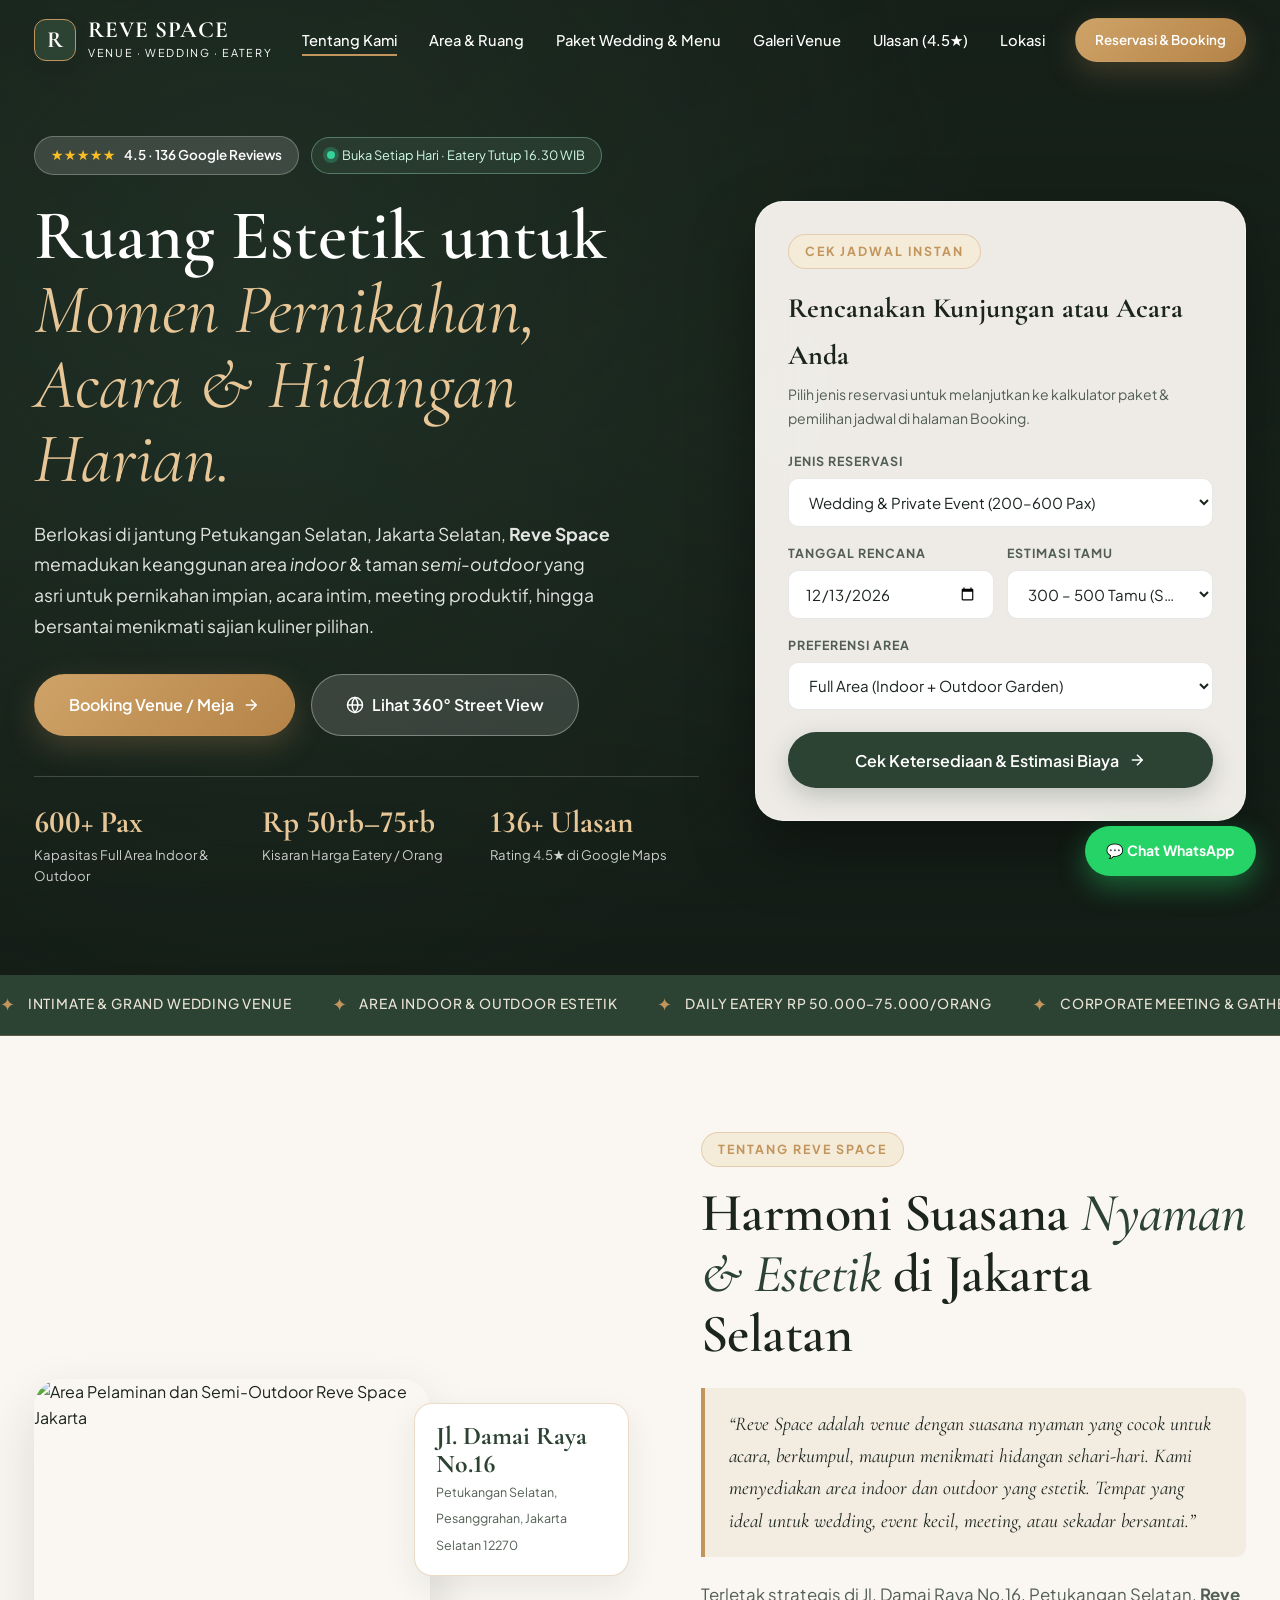
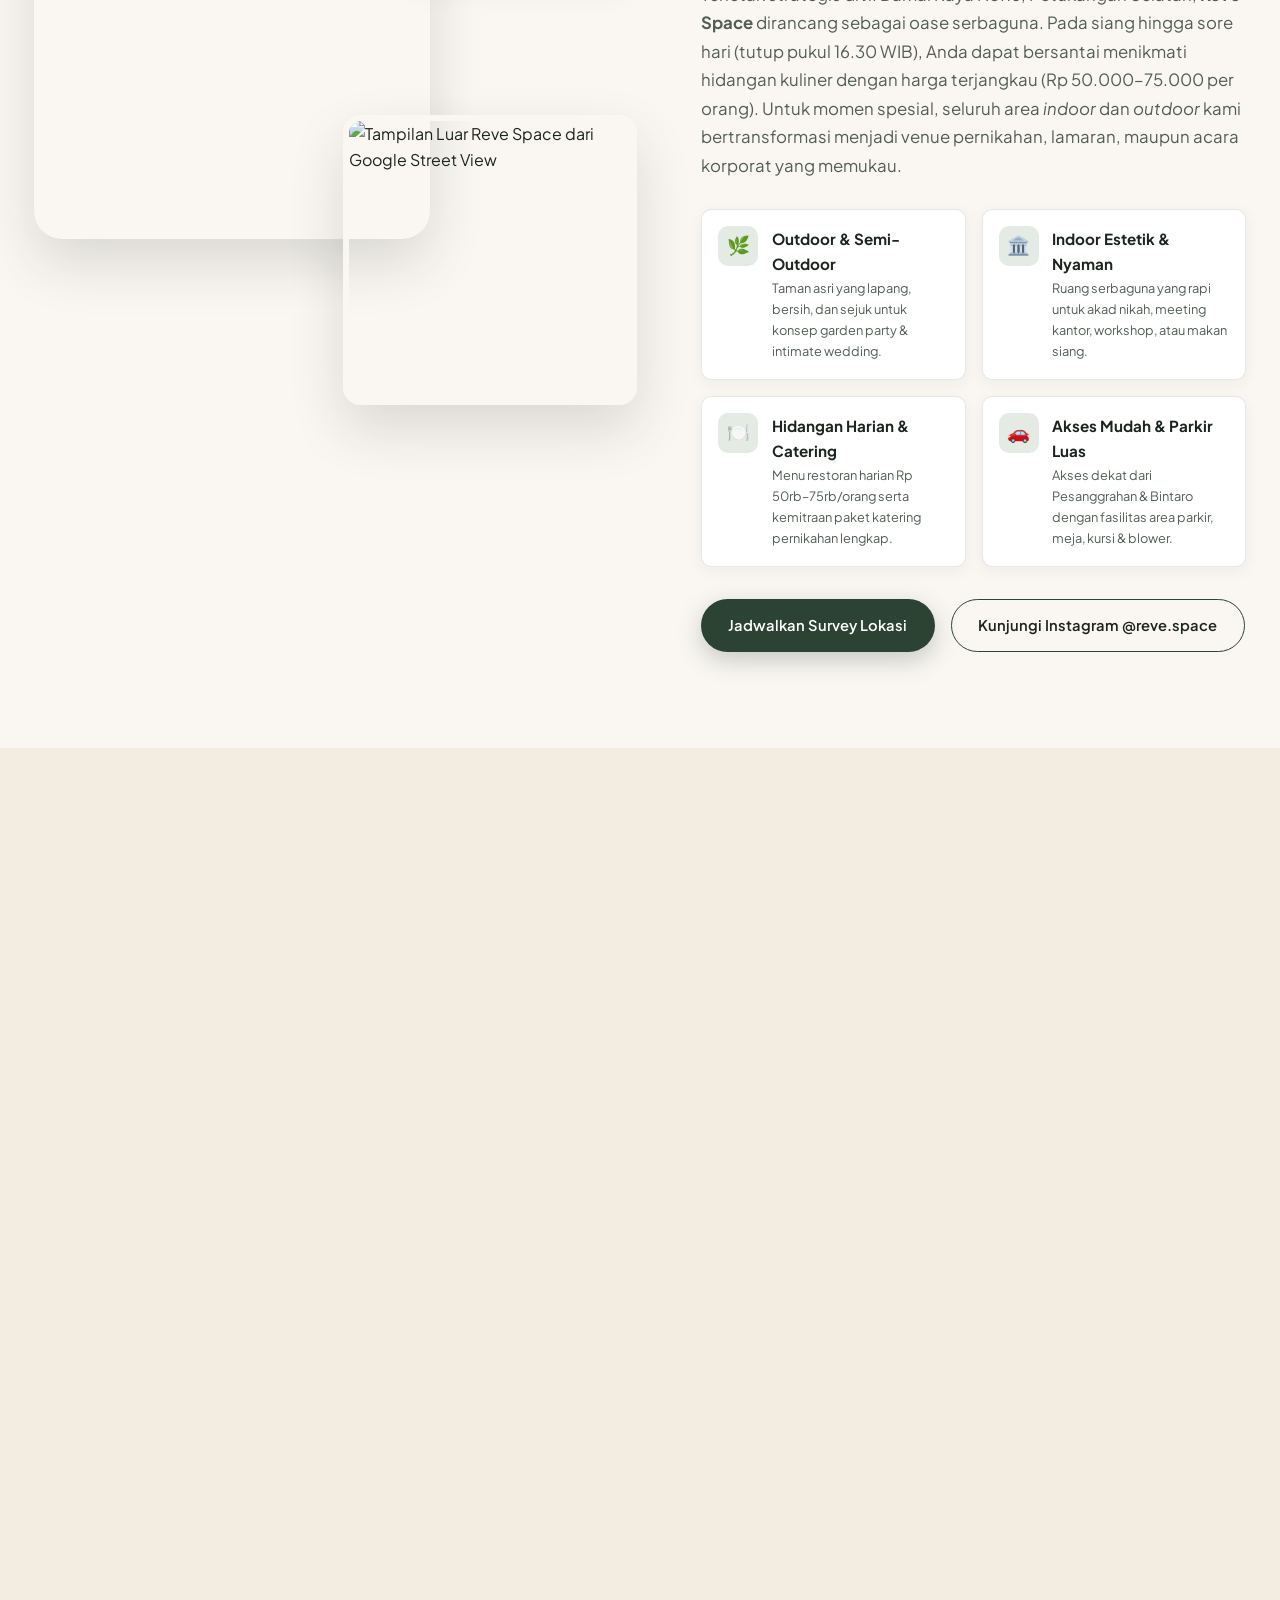
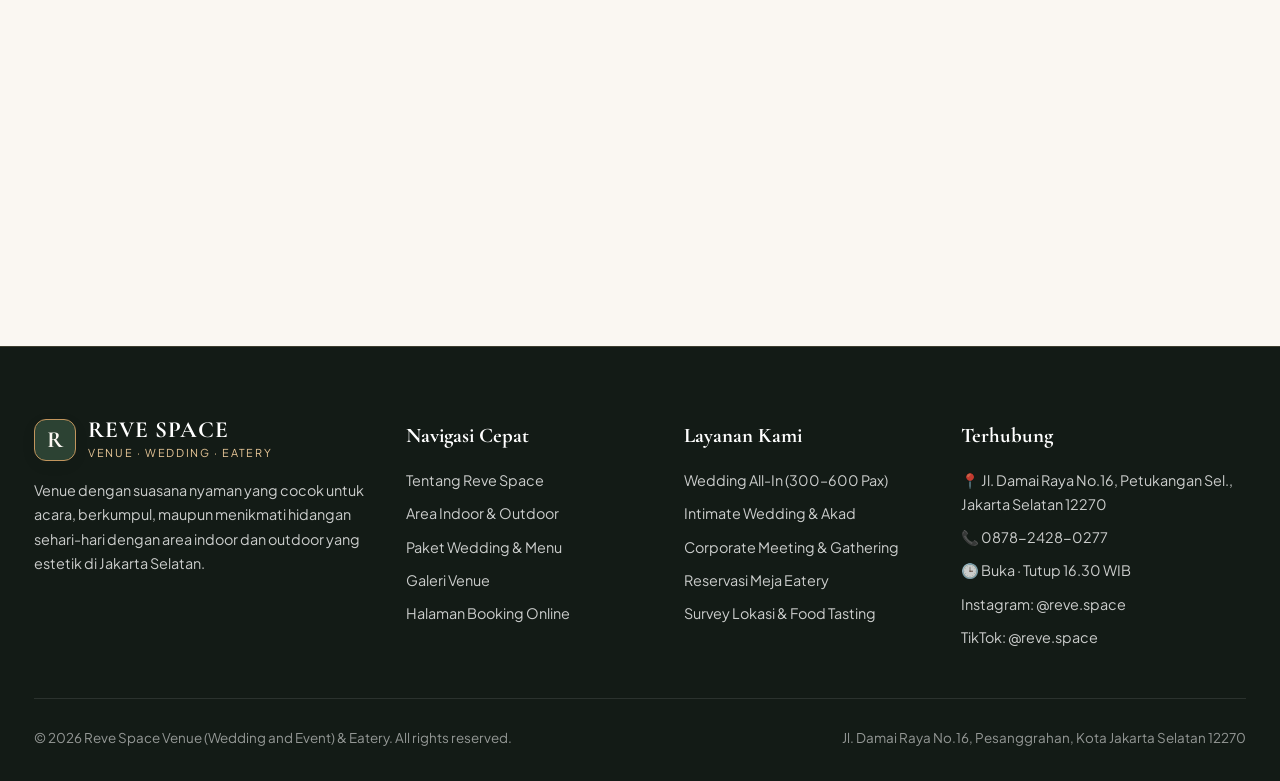
==== commit 12648b5b: "refactor: improve mobile responsiveness and layout styling across pages" ====
--- a/index.html
+++ b/index.html
@@ -11,7 +11,7 @@
   <link rel="preconnect" href="https://fonts.gstatic.com" crossorigin />
   <link href="https://fonts.googleapis.com/css2?family=Cormorant+Garamond:ital,wght@0,500;0,600;0,700;1,400;1,600&family=Plus+Jakarta+Sans:wght@400;500;600;700&display=swap" rel="stylesheet" />
 
-  <link rel="stylesheet" href="styles.css" />
+  <link rel="stylesheet" href="styles.css?v=3" />
 </head>
 <body>
   <!-- Top Scroll Progress Indicator -->
--- a/styles.css
+++ b/styles.css
@@ -64,8 +64,12 @@
   background-color: var(--bg-primary);
   color: var(--text-primary);
   line-height: 1.65;
+  width: 100%;
+  max-width: 100vw;
   overflow-x: hidden;
   -webkit-font-smoothing: antialiased;
+  font-variant-numeric: lining-nums;
+  font-feature-settings: "lnum" 1;
 }
 
 img {
@@ -194,7 +198,8 @@
    ========================================================================== */
 .container {
   width: 100%;
-  max-width: 1260px;
+  max-width: min(1260px, 100%);
+  min-width: 0;
   margin: 0 auto;
   padding: 0 1.5rem;
 }
@@ -421,7 +426,8 @@
   cursor: pointer;
   transition: all 0.3s var(--ease-out-expo);
   text-decoration: none;
-  white-space: nowrap;
+  text-align: center;
+  max-width: 100%;
 }
 
 .btn-primary {
@@ -525,9 +531,17 @@
   position: relative;
   z-index: 2;
   display: grid;
-  grid-template-columns: 1.15fr 0.85fr;
+  grid-template-columns: minmax(0, 1.15fr) minmax(0, 0.85fr);
   gap: 3.5rem;
   align-items: center;
+}
+
+.hero-content > *,
+.about-grid > *,
+.location-grid > *,
+.booking-layout > * {
+  min-width: 0;
+  max-width: 100%;
 }
 
 .hero-badges {
@@ -625,7 +639,9 @@
 .fact-item strong {
   display: block;
   font-family: var(--font-serif);
-  font-size: 1.85rem;
+  font-variant-numeric: lining-nums;
+  font-feature-settings: "lnum" 1;
+  font-size: 1.95rem;
   font-weight: 700;
   color: #E7C697;
   line-height: 1.15;
@@ -646,6 +662,10 @@
 
 /* Hero Floating Quick Booking Card */
 .hero-booking-card {
+  width: 100%;
+  max-width: 100%;
+  min-width: 0;
+  overflow: hidden;
   background: rgba(250, 247, 242, 0.95);
   backdrop-filter: blur(20px);
   color: var(--text-primary);
@@ -670,7 +690,15 @@
 
 .quick-form-grid {
   display: grid;
+  grid-template-columns: minmax(0, 1fr);
   gap: 1rem;
+  width: 100%;
+  min-width: 0;
+}
+
+.form-group {
+  min-width: 0;
+  max-width: 100%;
 }
 
 .form-group label {
@@ -685,6 +713,8 @@
 
 .form-control {
   width: 100%;
+  max-width: 100%;
+  min-width: 0;
   padding: 0.8rem 1rem;
   font-family: var(--font-sans);
   font-size: 0.94rem;
@@ -693,6 +723,7 @@
   border: 1.5px solid var(--border-subtle);
   border-radius: var(--radius-sm);
   transition: border-color 0.2s ease, box-shadow 0.2s ease;
+  text-overflow: ellipsis;
 }
 
 .form-control:focus {
@@ -2036,14 +2067,15 @@
   .about-grid,
   .location-grid,
   .booking-layout {
-    grid-template-columns: 1fr;
+    grid-template-columns: minmax(0, 1fr);
+    gap: 2.5rem;
   }
 
   .spaces-grid,
   .packages-grid,
   .reviews-grid,
   .menu-grid {
-    grid-template-columns: repeat(2, 1fr);
+    grid-template-columns: repeat(2, minmax(0, 1fr));
   }
 
   .package-card.featured {
@@ -2060,6 +2092,191 @@
 }
 
 @media (max-width: 768px) {
+  .container {
+    width: 100%;
+    max-width: 100vw;
+    padding: 0 1.1rem;
+  }
+
+  .section {
+    padding: 3.75rem 0;
+    overflow-x: hidden;
+  }
+
+  /* Compact single-line mobile navbar so it never covers hero badges */
+  .navbar {
+    padding: 0.65rem 0;
+  }
+
+  .navbar.scrolled {
+    padding: 0.6rem 0;
+  }
+
+  .navbar-inner {
+    gap: 0.5rem;
+  }
+
+  .brand-logo {
+    gap: 0.5rem;
+    min-width: 0;
+  }
+
+  .brand-mark {
+    width: 34px;
+    height: 34px;
+    font-size: 1.15rem;
+    border-radius: 9px;
+    flex-shrink: 0;
+  }
+
+  .brand-name {
+    font-size: 1.05rem;
+    white-space: nowrap;
+  }
+
+  .brand-tagline {
+    display: none;
+  }
+
+  .nav-actions {
+    gap: 0.45rem;
+    flex-shrink: 0;
+  }
+
+  .nav-actions .btn-sm {
+    padding: 0.45rem 0.8rem;
+    font-size: 0.75rem;
+  }
+
+  .hero {
+    display: block;
+    min-height: auto;
+    padding: 5.75rem 0 3rem;
+  }
+
+  /* Use flex column on mobile so grid intrinsic sizing never overflows viewport */
+  .hero-content,
+  .about-grid,
+  .location-grid,
+  .booking-layout {
+    display: flex;
+    flex-direction: column;
+    width: 100%;
+    max-width: 100%;
+    gap: 2.25rem;
+  }
+
+  .hero-copy,
+  .hero-booking-card,
+  .about-mosaic,
+  .about-copy,
+  .location-info-card,
+  .map-frame-wrap,
+  .booking-panel,
+  .booking-summary-card {
+    width: 100%;
+    max-width: 100%;
+    min-width: 0;
+  }
+
+  .hero-title {
+    font-size: clamp(2.05rem, 8.2vw, 2.65rem);
+    line-height: 1.12;
+    word-break: break-word;
+  }
+
+  .hero-description {
+    font-size: 0.96rem;
+    line-height: 1.65;
+    max-width: 100%;
+  }
+
+  .hero-cta-group {
+    flex-direction: column;
+    align-items: stretch;
+    gap: 0.75rem;
+  }
+
+  .hero-cta-group .btn {
+    width: 100%;
+  }
+
+  /* Prevent horizontal offside shift on mobile before/during scroll reveal */
+  .reveal-left,
+  .reveal-right {
+    transform: translateY(28px);
+  }
+
+  .hero-booking-card,
+  .booking-panel,
+  .location-info-card {
+    padding: 1.35rem 1.1rem;
+    border-radius: var(--radius-md);
+  }
+
+  .hero-booking-card h3 {
+    font-size: 1.45rem;
+  }
+
+  .form-control {
+    font-size: 0.88rem;
+    padding: 0.75rem 0.85rem;
+  }
+
+  .btn-lg {
+    padding: 0.85rem 1rem;
+    font-size: 0.88rem;
+  }
+
+  .about-mosaic {
+    display: flex;
+    flex-direction: column;
+    gap: 0.85rem;
+  }
+
+  .mosaic-main {
+    width: 100%;
+    height: 250px;
+  }
+
+  .mosaic-secondary {
+    margin-top: -45px;
+    margin-left: auto;
+    width: 75%;
+    height: 170px;
+  }
+
+  .mosaic-badge {
+    top: 0.75rem;
+    left: 0.75rem;
+    right: auto;
+    padding: 0.65rem 0.9rem;
+    max-width: 180px;
+  }
+
+  .mosaic-badge strong {
+    font-size: 1.15rem;
+  }
+
+  .about-copy {
+    overflow-wrap: break-word;
+    word-wrap: break-word;
+  }
+
+  .section-title {
+    font-size: clamp(1.85rem, 7vw, 2.4rem);
+  }
+
+  .quote-box {
+    padding: 1rem 1.1rem;
+    font-size: 1.05rem;
+  }
+
+  .feature-pill-card {
+    min-width: 0;
+    max-width: 100%;
+  }
+
   .nav-links {
     display: none;
     position: absolute;
@@ -2095,16 +2312,17 @@
   .tier-selector-grid,
   .addons-grid,
   .form-row-2,
-  .footer-grid {
-    grid-template-columns: 1fr;
+  .footer-grid,
+  .admin-stats-grid {
+    grid-template-columns: minmax(0, 1fr);
   }
 
   .booking-tabs {
-    grid-template-columns: 1fr;
+    grid-template-columns: minmax(0, 1fr);
   }
 
   .gallery-bento {
-    grid-template-columns: 1fr;
+    grid-template-columns: minmax(0, 1fr);
     grid-auto-rows: 240px;
   }
 
